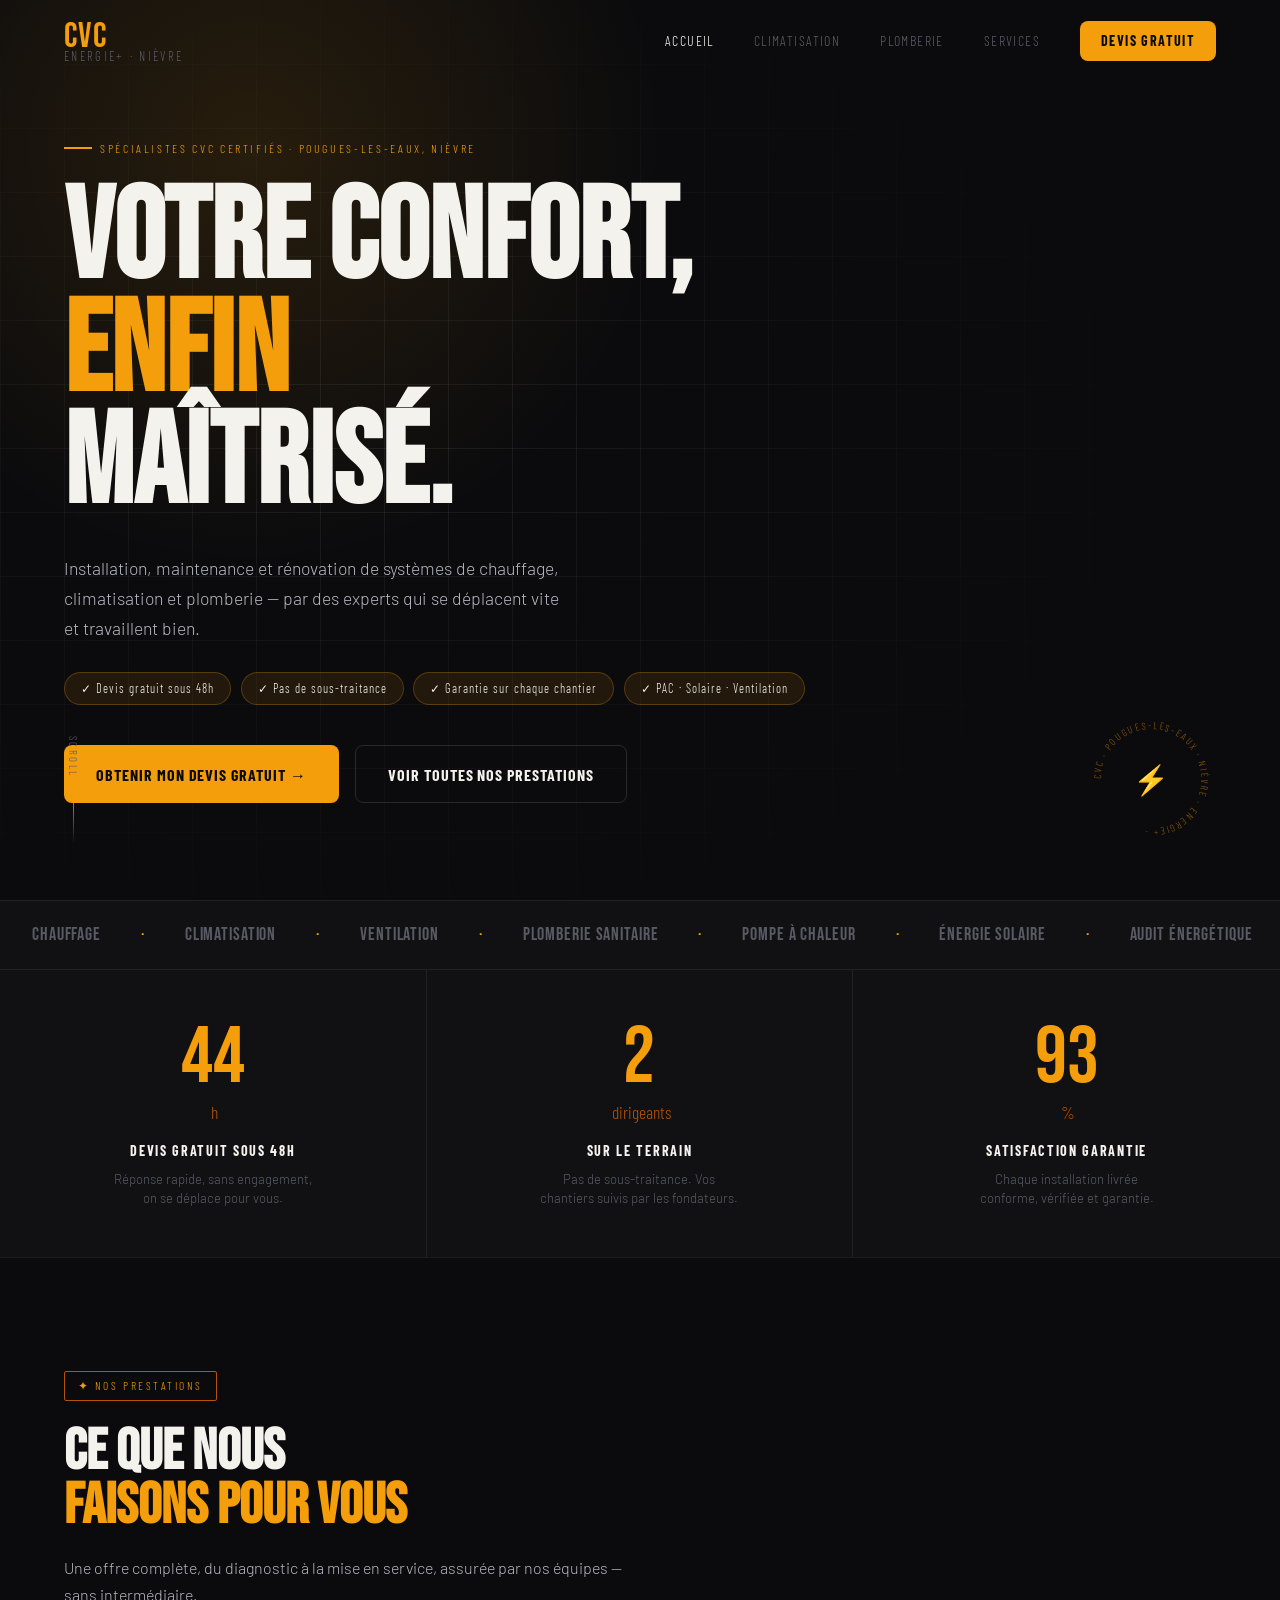
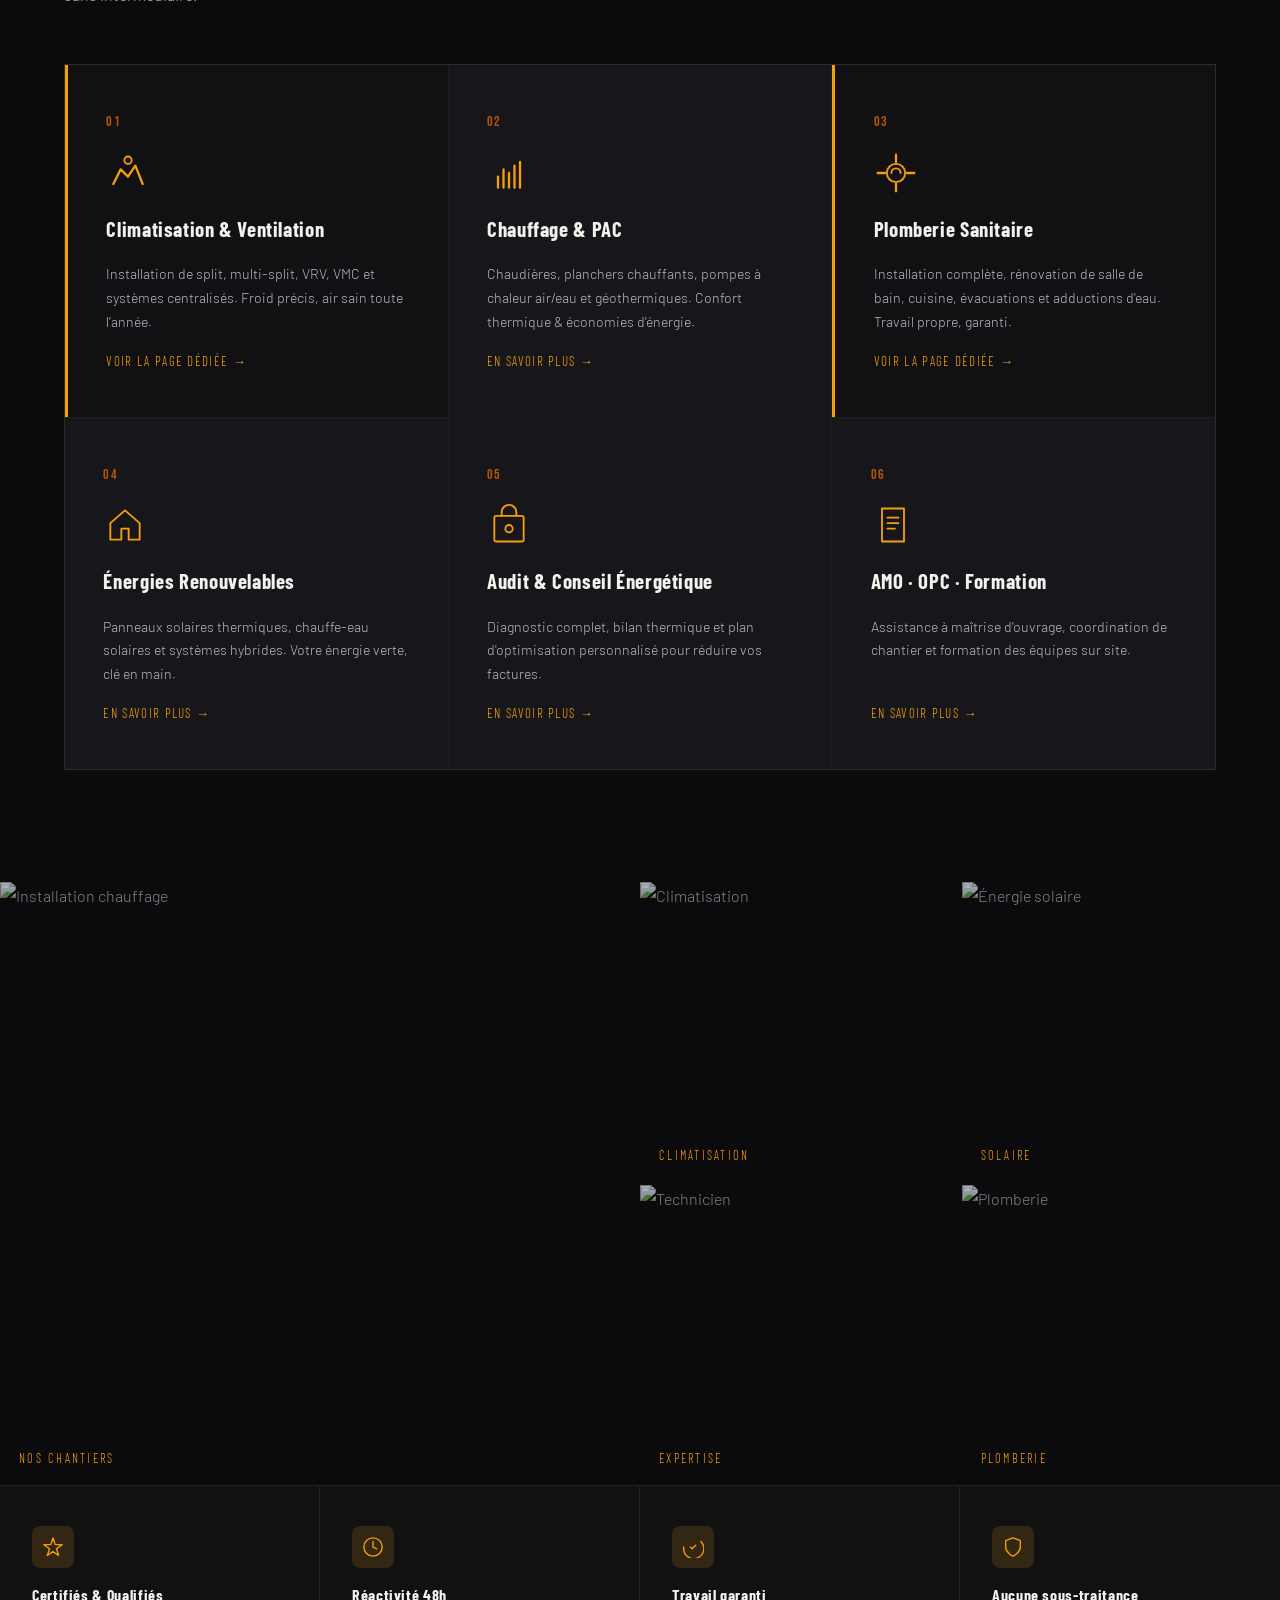
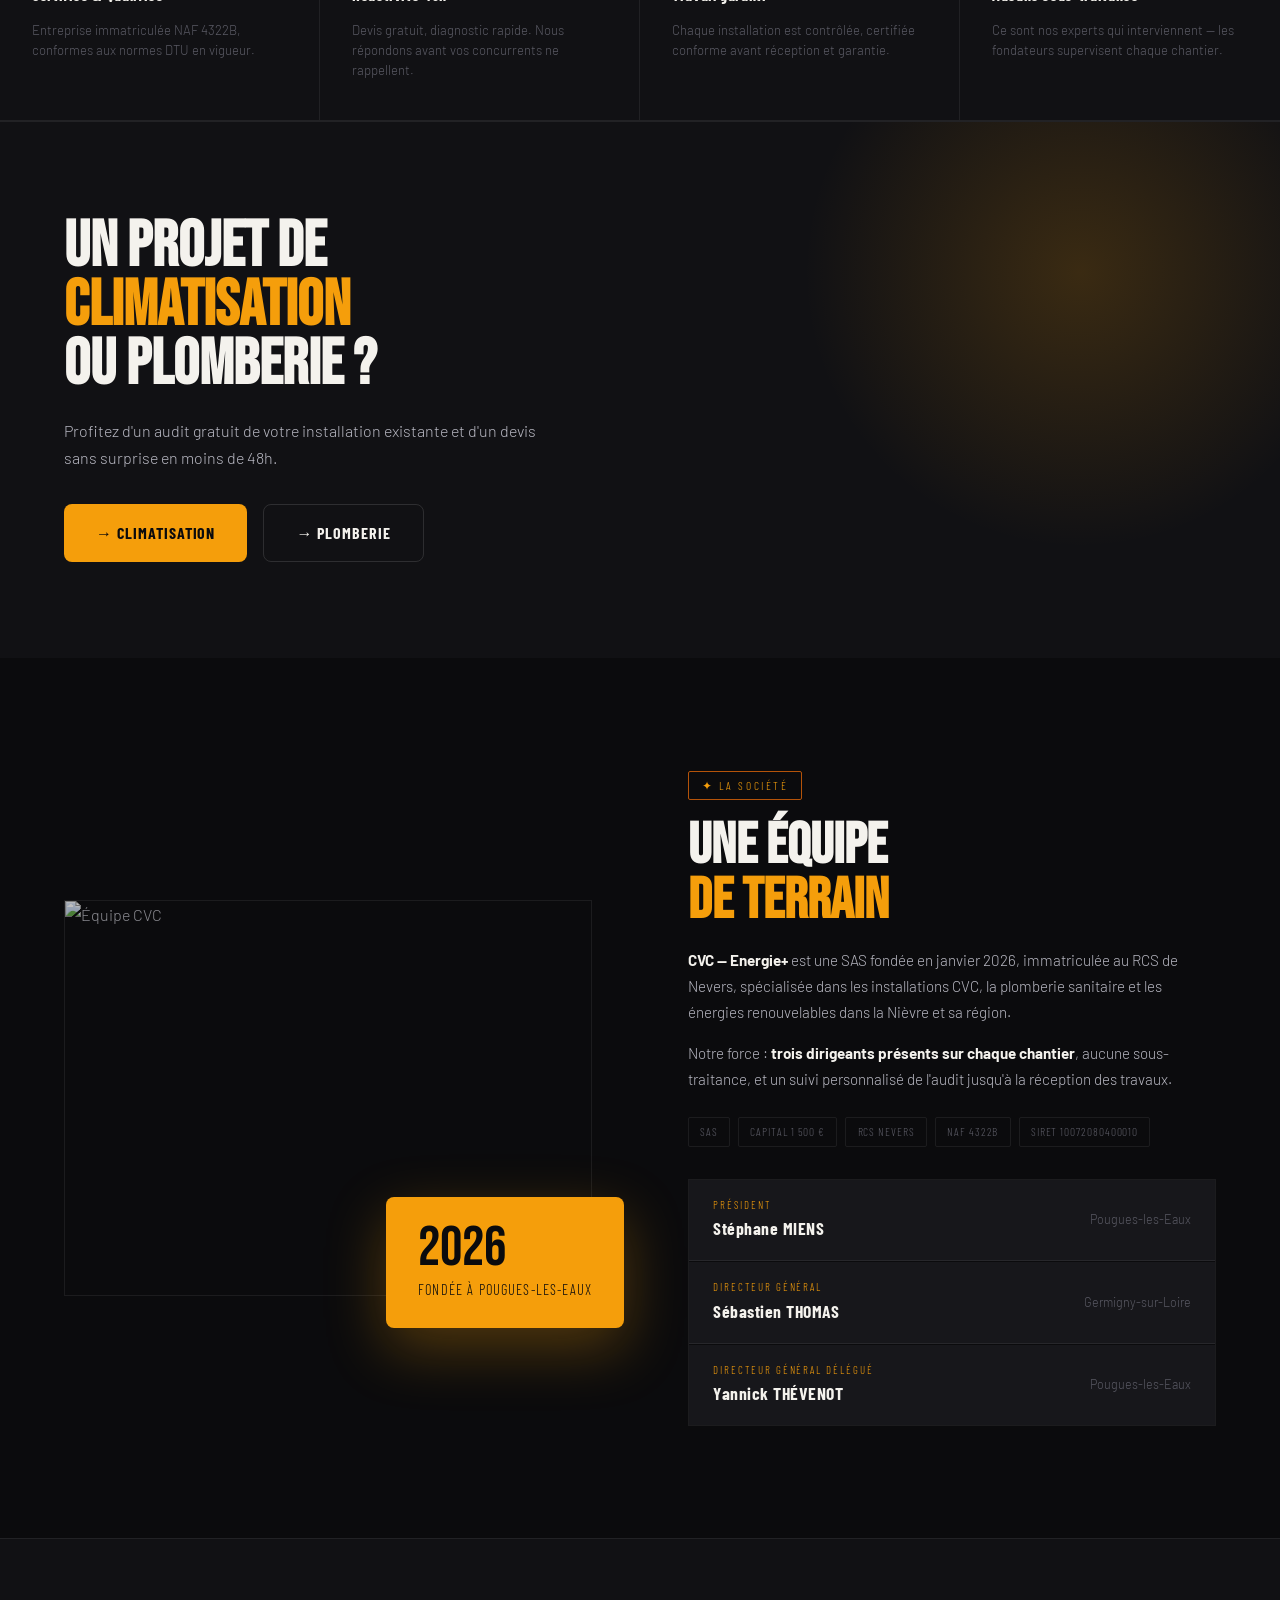
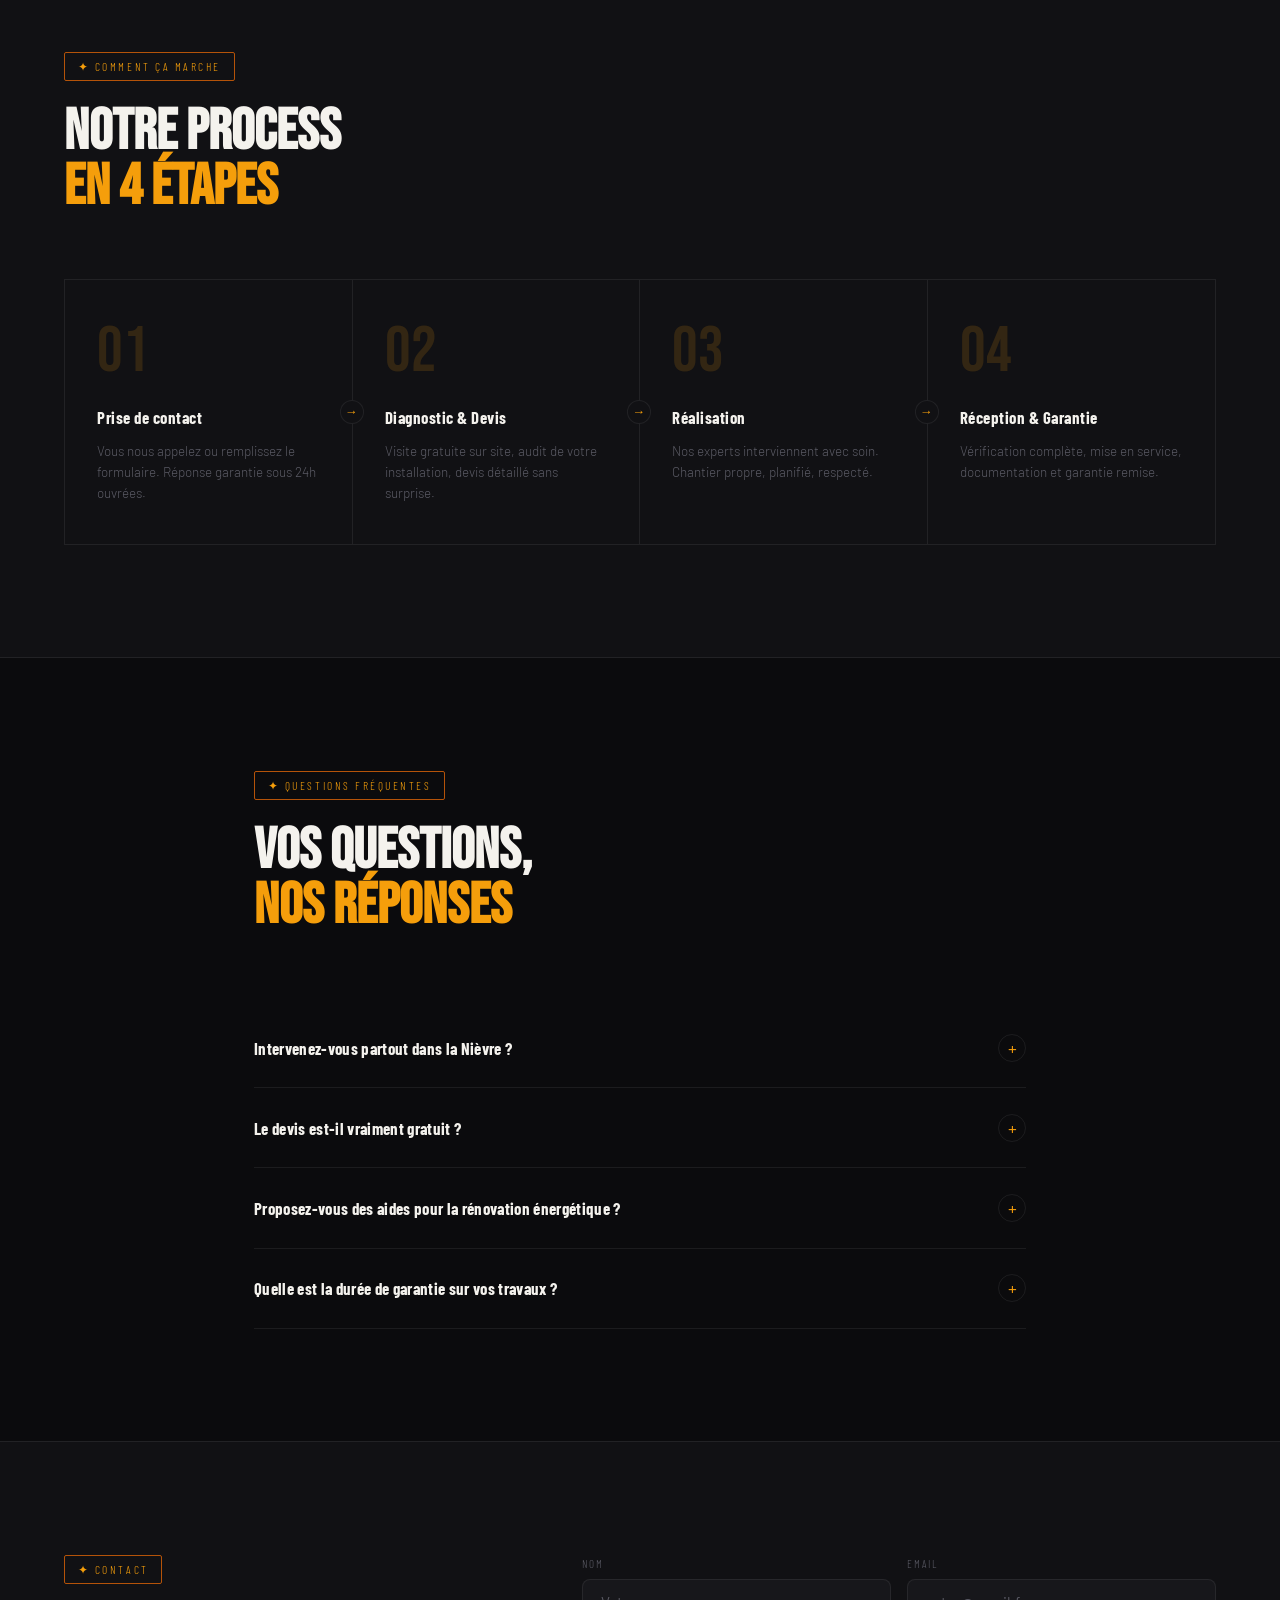
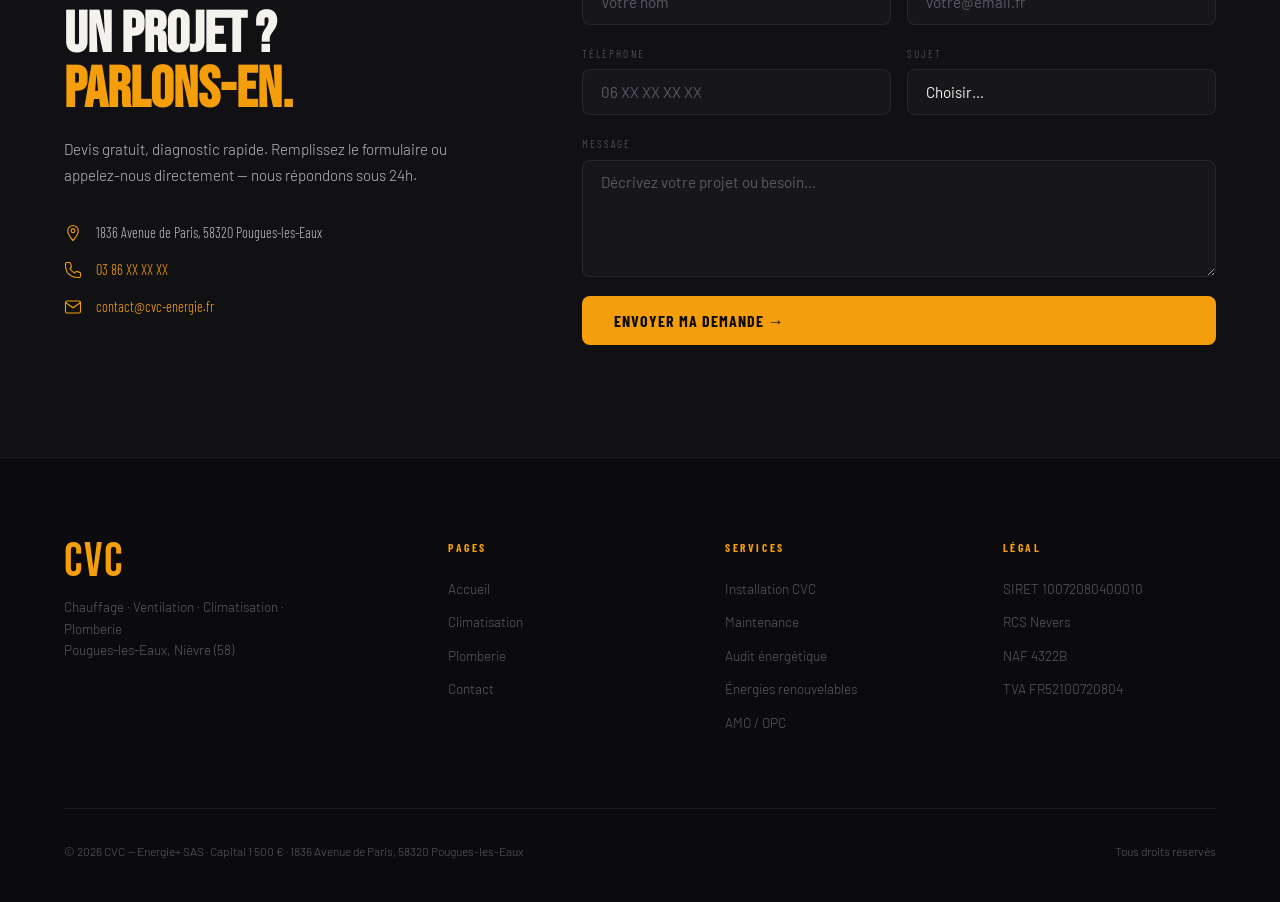
==== index.html @ b82454e4 "Premier commit — site CVC" ====
<!DOCTYPE html>
<html lang="fr">
<head>
<meta charset="UTF-8"/>
<meta name="viewport" content="width=device-width,initial-scale=1"/>
<title>CVC — Chauffage · Ventilation · Climatisation · Plomberie</title>
<link rel="stylesheet" href="style.css"/>
<link rel="preconnect" href="https://fonts.googleapis.com"/>
<link rel="preconnect" href="https://fonts.gstatic.com" crossorigin/>
<link href="https://fonts.googleapis.com/css2?family=Bebas+Neue&family=Barlow:wght@300;400;600&family=Barlow+Condensed:wght@400;700&display=swap" rel="stylesheet"/>
</head>
<body>

<!-- NAV -->
<header class="nav" id="nav">
  <a href="index.html" class="nav__logo">CVC <span>Energie+ · Nièvre</span></a>
  <nav class="nav__menu">
    <a href="index.html" class="active">Accueil</a>
    <a href="climatisation.html">Climatisation</a>
    <a href="plomberie.html">Plomberie</a>
    <a href="#services">Services</a>
    <a href="#contact" class="nav-cta">Devis gratuit</a>
  </nav>
  <button class="nav__burger" id="burger" aria-label="Menu"><span></span><span></span><span></span></button>
</header>

<!-- HERO -->
<section class="hero">
  <div class="hero__bg">
    <div class="hero__img" style="background-image:url('https://images.unsplash.com/photo-1621905251918-48416bd8575a?w=1800&q=80&fit=crop')"></div>
    <div class="hero__dim"></div>
    <div class="hero__grid-lines"></div>
    <div class="hero__glow-blob"></div>
  </div>
  <div class="hero__content">
    <p class="hero__badge-row">Spécialistes CVC certifiés · Pougues-les-Eaux, Nièvre</p>
    <h1 class="hero__h1">Votre confort,<br/><em>enfin</em><br/>maîtrisé.</h1>
    <p class="hero__sub">Installation, maintenance et rénovation de systèmes de chauffage, climatisation et plomberie — par des experts qui se déplacent vite et travaillent bien.</p>
    <div class="hero__pills">
      <span class="hero__pill">✓ Devis gratuit sous 48h</span>
      <span class="hero__pill">✓ Pas de sous-traitance</span>
      <span class="hero__pill">✓ Garantie sur chaque chantier</span>
      <span class="hero__pill">✓ PAC · Solaire · Ventilation</span>
    </div>
    <div class="hero__actions">
      <a href="#contact" class="btn btn-primary">Obtenir mon devis gratuit →</a>
      <a href="#services" class="btn btn-outline">Voir toutes nos prestations</a>
    </div>
  </div>
  <div class="hero__ring">
    <svg viewBox="0 0 130 130"><defs><path id="cp" d="M 65,65 m -50,0 a 50,50 0 1,1 100,0 a 50,50 0 1,1 -100,0"/></defs><text font-family="Barlow Condensed" font-size="10" fill="rgba(245,158,11,0.55)" letter-spacing="2"><textPath href="#cp">CVC · POUGUES-LES-EAUX · NIÈVRE · ENERGIE+ · </textPath></text></svg>
    <div class="hero__ring-icon">⚡</div>
  </div>
  <div class="hero__scroll-hint"><span>Scroll</span><div class="hero__scroll-line"></div></div>
</section>

<!-- TRUST BAR -->
<div class="trust-bar">
  <div class="trust-bar__track">
    <span>Chauffage</span><span class="sep">·</span>
    <span>Climatisation</span><span class="sep">·</span>
    <span>Ventilation</span><span class="sep">·</span>
    <span>Plomberie Sanitaire</span><span class="sep">·</span>
    <span>Pompe à Chaleur</span><span class="sep">·</span>
    <span>Énergie Solaire</span><span class="sep">·</span>
    <span>Audit Énergétique</span><span class="sep">·</span>
    <span>AMO</span><span class="sep">·</span>
    <span>Rénovation</span><span class="sep">·</span>
    <span>Formation</span><span class="sep">·</span>
    <span>Chauffage</span><span class="sep">·</span>
    <span>Climatisation</span><span class="sep">·</span>
    <span>Ventilation</span><span class="sep">·</span>
    <span>Plomberie Sanitaire</span><span class="sep">·</span>
    <span>Pompe à Chaleur</span><span class="sep">·</span>
    <span>Énergie Solaire</span><span class="sep">·</span>
    <span>Audit Énergétique</span><span class="sep">·</span>
    <span>AMO</span><span class="sep">·</span>
    <span>Rénovation</span><span class="sep">·</span>
    <span>Formation</span><span class="sep">·</span>
  </div>
</div>

<!-- STATS -->
<section class="stats">
  <div class="stat-item sr"><span class="stat-num" data-target="48">0</span><span class="stat-unit">h</span><p class="stat-label">Devis gratuit sous 48h</p><p class="stat-desc">Réponse rapide, sans engagement, on se déplace pour vous.</p></div>
  <div class="stat-item sr sr-d2"><span class="stat-num" data-target="3">0</span><span class="stat-unit"> dirigeants</span><p class="stat-label">Sur le terrain</p><p class="stat-desc">Pas de sous-traitance. Vos chantiers suivis par les fondateurs.</p></div>
  <div class="stat-item sr sr-d4"><span class="stat-num" data-target="100">0</span><span class="stat-unit">%</span><p class="stat-label">Satisfaction garantie</p><p class="stat-desc">Chaque installation livrée conforme, vérifiée et garantie.</p></div>
</section>

<!-- SERVICES -->
<section class="services-section" id="services">
  <div class="sr"><span class="tag">✦ Nos prestations</span></div>
  <h2 class="section-title sr sr-d1">Ce que nous<br/><em>faisons pour vous</em></h2>
  <p class="section-sub sr sr-d2">Une offre complète, du diagnostic à la mise en service, assurée par nos équipes — sans intermédiaire.</p>
  <div class="services-grid">
    <div class="service-card service-card--featured sr">
      <span class="service-card__num">01</span>
      <div class="service-card__ico"><svg viewBox="0 0 48 48" fill="none"><path d="M8 36l8-16 8 8 8-12 8 20" stroke="currentColor" stroke-width="2.5" stroke-linecap="round" stroke-linejoin="round"/><circle cx="24" cy="10" r="4" stroke="currentColor" stroke-width="2"/></svg></div>
      <h3>Climatisation & Ventilation</h3>
      <p>Installation de split, multi-split, VRV, VMC et systèmes centralisés. Froid précis, air sain toute l'année.</p>
      <a href="climatisation.html" class="service-card__link">Voir la page dédiée →</a>
    </div>
    <div class="service-card sr sr-d1">
      <span class="service-card__num">02</span>
      <div class="service-card__ico"><svg viewBox="0 0 48 48" fill="none"><path d="M12 40V28M18 40V20M24 40V24M30 40V16M36 40V12" stroke="currentColor" stroke-width="2.5" stroke-linecap="round"/></svg></div>
      <h3>Chauffage & PAC</h3>
      <p>Chaudières, planchers chauffants, pompes à chaleur air/eau et géothermiques. Confort thermique & économies d'énergie.</p>
      <span class="service-card__link">En savoir plus →</span>
    </div>
    <div class="service-card service-card--featured sr sr-d2">
      <span class="service-card__num">03</span>
      <div class="service-card__ico"><svg viewBox="0 0 48 48" fill="none"><path d="M24 4v8M24 36v8M4 24h8M36 24h8" stroke="currentColor" stroke-width="2.5" stroke-linecap="round"/><circle cx="24" cy="24" r="10" stroke="currentColor" stroke-width="2"/><path d="M19 24a5 5 0 0 1 10 0" stroke="currentColor" stroke-width="2" stroke-linecap="round"/></svg></div>
      <h3>Plomberie Sanitaire</h3>
      <p>Installation complète, rénovation de salle de bain, cuisine, évacuations et adductions d'eau. Travail propre, garanti.</p>
      <a href="plomberie.html" class="service-card__link">Voir la page dédiée →</a>
    </div>
    <div class="service-card sr sr-d1">
      <span class="service-card__num">04</span>
      <div class="service-card__ico"><svg viewBox="0 0 48 48" fill="none"><path d="M8 40V22l16-14 16 14v18H28V28H20v12H8z" stroke="currentColor" stroke-width="2" stroke-linejoin="round"/></svg></div>
      <h3>Énergies Renouvelables</h3>
      <p>Panneaux solaires thermiques, chauffe-eau solaires et systèmes hybrides. Votre énergie verte, clé en main.</p>
      <span class="service-card__link">En savoir plus →</span>
    </div>
    <div class="service-card sr sr-d2">
      <span class="service-card__num">05</span>
      <div class="service-card__ico"><svg viewBox="0 0 48 48" fill="none"><rect x="8" y="14" width="32" height="28" rx="2" stroke="currentColor" stroke-width="2"/><path d="M16 14V10a8 8 0 0 1 16 0v4" stroke="currentColor" stroke-width="2" stroke-linecap="round"/><circle cx="24" cy="28" r="4" stroke="currentColor" stroke-width="2"/></svg></div>
      <h3>Audit & Conseil Énergétique</h3>
      <p>Diagnostic complet, bilan thermique et plan d'optimisation personnalisé pour réduire vos factures.</p>
      <span class="service-card__link">En savoir plus →</span>
    </div>
    <div class="service-card sr sr-d3">
      <span class="service-card__num">06</span>
      <div class="service-card__ico"><svg viewBox="0 0 48 48" fill="none"><path d="M12 6h24v36H12z" stroke="currentColor" stroke-width="2" stroke-linejoin="round"/><path d="M18 16h12M18 22h12M18 28h8" stroke="currentColor" stroke-width="2" stroke-linecap="round"/></svg></div>
      <h3>AMO · OPC · Formation</h3>
      <p>Assistance à maîtrise d'ouvrage, coordination de chantier et formation des équipes sur site.</p>
      <span class="service-card__link">En savoir plus →</span>
    </div>
  </div>
</section>

<!-- MOSAIC PHOTOS -->
<section class="mosaic">
  <div class="mosaic__item sr">
    <img src="https://static.wixstatic.com/media/6d4785_eb1a16e2061d4c928a1b7733611d42f8~mv2.jpg/v1/fill/w_640,h_450,al_c,q_80,usm_0.66_1.00_0.01,enc_auto/6d4785_eb1a16e2061d4c928a1b7733611d42f8~mv2.jpg" alt="Installation chauffage" loading="lazy"/>
    <div class="mosaic__caption">Nos chantiers</div>
  </div>
  <div class="mosaic__item sr sr-d1">
    <img src="https://www.viessmann.fr/content/dam/public-brands/master/knowledge/infos-and-tips-on-purchase-/installing-air-conditioning-system/installing-air-conditioning-system-shutterstock-2304576721-BELL%20KA%20PANG-3-zu-2.jpg/_jcr_content/renditions/original./installing-air-conditioning-system-shutterstock-2304576721-BELL%20KA%20PANG-3-zu-2.jpg" alt="Climatisation" loading="lazy"/>
    <div class="mosaic__caption">Climatisation</div>
  </div>
  <div class="mosaic__item sr sr-d2">
    <img src="https://www.france-renouvelables.fr/wp-content/uploads/2024/12/fonctionnement-energie-solaire.webp" alt="Énergie solaire" loading="lazy"/>
    <div class="mosaic__caption">Solaire</div>
  </div>
  <div class="mosaic__item sr sr-d3">
    <img src="https://fim.fr/wp-content/uploads/2022/01/Design-sans-titre-93.png" alt="Technicien" loading="lazy"/>
    <div class="mosaic__caption">Expertise</div>
  </div>
  <div class="mosaic__item sr sr-d4">
    <img src="https://www.meilleurfrance.net/wp-content/uploads/2025/02/Les-10-meilleures-entreprises-de-plomberie-en-France-800x324.jpg" alt="Plomberie" loading="lazy"/>
    <div class="mosaic__caption">Plomberie</div>
  </div>
</section>

<!-- FEATURE STRIP -->
<section class="feature-strip">
  <div class="feature-item sr">
    <div class="feature-item__ico"><svg viewBox="0 0 24 24" fill="none"><path d="M12 2l2.4 7.4H22l-6.2 4.5 2.4 7.4L12 17l-6.2 4.3 2.4-7.4L2 9.4h7.6z" stroke="currentColor" stroke-width="1.5" stroke-linejoin="round"/></svg></div>
    <h4>Certifiés & Qualifiés</h4>
    <p>Entreprise immatriculée NAF 4322B, conformes aux normes DTU en vigueur.</p>
  </div>
  <div class="feature-item sr sr-d1">
    <div class="feature-item__ico"><svg viewBox="0 0 24 24" fill="none"><circle cx="12" cy="12" r="10" stroke="currentColor" stroke-width="1.5"/><path d="M12 6v6l4 2" stroke="currentColor" stroke-width="1.5" stroke-linecap="round"/></svg></div>
    <h4>Réactivité 48h</h4>
    <p>Devis gratuit, diagnostic rapide. Nous répondons avant vos concurrents ne rappellent.</p>
  </div>
  <div class="feature-item sr sr-d2">
    <div class="feature-item__ico"><svg viewBox="0 0 24 24" fill="none"><path d="M9 12l2 2 4-4" stroke="currentColor" stroke-width="1.5" stroke-linecap="round" stroke-linejoin="round"/><path d="M20.618 5.984A11 11 0 1 1 2 12" stroke="currentColor" stroke-width="1.5" stroke-linecap="round"/></svg></div>
    <h4>Travail garanti</h4>
    <p>Chaque installation est contrôlée, certifiée conforme avant réception et garantie.</p>
  </div>
  <div class="feature-item sr sr-d3">
    <div class="feature-item__ico"><svg viewBox="0 0 24 24" fill="none"><path d="M12 22s8-4 8-10V5l-8-3-8 3v7c0 6 8 10 8 10z" stroke="currentColor" stroke-width="1.5" stroke-linejoin="round"/></svg></div>
    <h4>Aucune sous-traitance</h4>
    <p>Ce sont nos experts qui interviennent — les fondateurs supervisent chaque chantier.</p>
  </div>
</section>

<!-- CTA BANNER -->
<section class="cta-banner sr">
  <div class="cta-banner__bg" style="background-image:url('https://images.unsplash.com/photo-1497435334941-8c899ee9e8e9?w=1600&q=80&fit=crop')"></div>
  <div class="cta-banner__glow"></div>
  <div class="cta-banner__inner">
    <h2>Un projet de<br/><em>climatisation</em><br/>ou plomberie ?</h2>
    <p>Profitez d'un audit gratuit de votre installation existante et d'un devis sans surprise en moins de 48h.</p>
    <div class="cta-banner__actions">
      <a href="climatisation.html" class="btn btn-primary">→ Climatisation</a>
      <a href="plomberie.html" class="btn btn-outline">→ Plomberie</a>
    </div>
  </div>
</section>

<!-- ABOUT -->
<section class="about-section" id="societe">
  <div class="about-visual sr">
    <div class="about-visual__img">
      <img src="https://www.bp-online.com/media/9f/02/a1/1694509117/Hybridhosen%20Team.jpg?ts=1745496155" alt="Équipe CVC" loading="lazy"/>
    </div>
    <div class="about-visual__card">
      <span class="about-visual__card-num">2026</span>
      <span class="about-visual__card-txt">Fondée à Pougues-les-Eaux</span>
    </div>
  </div>
  <div class="about-text sr sr-d2">
    <span class="tag">✦ La société</span>
    <h2 class="section-title">Une équipe<br/><em>de terrain</em></h2>
    <p><strong>CVC — Energie+</strong> est une SAS fondée en janvier 2026, immatriculée au RCS de Nevers, spécialisée dans les installations CVC, la plomberie sanitaire et les énergies renouvelables dans la Nièvre et sa région.</p>
    <p>Notre force : <strong>trois dirigeants présents sur chaque chantier</strong>, aucune sous-traitance, et un suivi personnalisé de l'audit jusqu'à la réception des travaux.</p>
    <div class="about-tags">
      <span>SAS</span><span>Capital 1 500 €</span><span>RCS Nevers</span><span>NAF 4322B</span><span>SIRET 10072080400010</span>
    </div>
    <div class="directors">
      <div class="director">
        <div><div class="director__role">Président</div><div class="director__name">Stéphane MIENS</div></div>
        <div class="director__loc">Pougues-les-Eaux</div>
      </div>
      <div class="director">
        <div><div class="director__role">Directeur Général</div><div class="director__name">Sébastien THOMAS</div></div>
        <div class="director__loc">Germigny-sur-Loire</div>
      </div>
      <div class="director">
        <div><div class="director__role">Directeur Général Délégué</div><div class="director__name">Yannick THÉVENOT</div></div>
        <div class="director__loc">Pougues-les-Eaux</div>
      </div>
    </div>
  </div>
</section>

<!-- PROCESS -->
<section class="process-section">
  <div class="process-inner">
    <div class="sr"><span class="tag">✦ Comment ça marche</span></div>
    <h2 class="section-title sr sr-d1">Notre process<br/><em>en 4 étapes</em></h2>
    <div class="process-grid">
      <div class="process-step sr">
        <span class="process-step__num">01</span>
        <h4>Prise de contact</h4>
        <p>Vous nous appelez ou remplissez le formulaire. Réponse garantie sous 24h ouvrées.</p>
        <div class="process-step__arrow">→</div>
      </div>
      <div class="process-step sr sr-d1">
        <span class="process-step__num">02</span>
        <h4>Diagnostic & Devis</h4>
        <p>Visite gratuite sur site, audit de votre installation, devis détaillé sans surprise.</p>
        <div class="process-step__arrow">→</div>
      </div>
      <div class="process-step sr sr-d2">
        <span class="process-step__num">03</span>
        <h4>Réalisation</h4>
        <p>Nos experts interviennent avec soin. Chantier propre, planifié, respecté.</p>
        <div class="process-step__arrow">→</div>
      </div>
      <div class="process-step sr sr-d3">
        <span class="process-step__num">04</span>
        <h4>Réception & Garantie</h4>
        <p>Vérification complète, mise en service, documentation et garantie remise.</p>
      </div>
    </div>
  </div>
</section>

<!-- FAQ -->
<section class="faq-section" id="faq">
  <div class="sr"><span class="tag">✦ Questions fréquentes</span></div>
  <h2 class="section-title sr sr-d1">Vos questions,<br/><em>nos réponses</em></h2>
  <br/><br/>
  <div class="faq-item sr">
    <button class="faq-btn"><span class="faq-btn__q">Intervenez-vous partout dans la Nièvre ?</span><span class="faq-btn__ico">+</span></button>
    <div class="faq-body"><p>Oui, nous intervenons sur l'ensemble du département de la Nièvre (58) et les communes environnantes. N'hésitez pas à nous contacter pour vérifier si votre localité est couverte.</p></div>
  </div>
  <div class="faq-item sr sr-d1">
    <button class="faq-btn"><span class="faq-btn__q">Le devis est-il vraiment gratuit ?</span><span class="faq-btn__ico">+</span></button>
    <div class="faq-body"><p>Absolument. La visite de diagnostic et l'établissement du devis sont entièrement gratuits et sans engagement de votre part.</p></div>
  </div>
  <div class="faq-item sr sr-d2">
    <button class="faq-btn"><span class="faq-btn__q">Proposez-vous des aides pour la rénovation énergétique ?</span><span class="faq-btn__ico">+</span></button>
    <div class="faq-body"><p>Oui, nous vous accompagnons dans le montage des dossiers MaPrimeRénov', CEE et autres aides de l'ANAH pour vos projets de pompe à chaleur, isolation et rénovation globale.</p></div>
  </div>
  <div class="faq-item sr sr-d3">
    <button class="faq-btn"><span class="faq-btn__q">Quelle est la durée de garantie sur vos travaux ?</span><span class="faq-btn__ico">+</span></button>
    <div class="faq-body"><p>Nos installations sont couvertes par la garantie décennale obligatoire ainsi qu'une garantie de parfait achèvement d'un an. Les équipements fournis bénéficient en outre des garanties constructeurs.</p></div>
  </div>
</section>

<!-- CONTACT -->
<section class="contact-section" id="contact">
  <div class="contact-inner">
    <div class="contact-info sr">
      <span class="tag">✦ Contact</span>
      <h2 class="section-title">Un projet ?<br/><em>Parlons-en.</em></h2>
      <p>Devis gratuit, diagnostic rapide. Remplissez le formulaire ou appelez-nous directement — nous répondons sous 24h.</p>
      <div class="contact-detail">
        <div class="contact-detail__item">
          <svg viewBox="0 0 24 24" fill="none"><path d="M12 2C8.13 2 5 5.13 5 9c0 5.25 7 13 7 13s7-7.75 7-13c0-3.87-3.13-7-7-7z" stroke="currentColor" stroke-width="1.5"/><circle cx="12" cy="9" r="2.5" stroke="currentColor" stroke-width="1.5"/></svg>
          <span>1836 Avenue de Paris, 58320 Pougues-les-Eaux</span>
        </div>
        <div class="contact-detail__item">
          <svg viewBox="0 0 24 24" fill="none"><path d="M22 16.92v3a2 2 0 0 1-2.18 2A19.79 19.79 0 0 1 4.7 15.7 19.43 19.43 0 0 1 2 4.18 2 2 0 0 1 3.96 2h3a2 2 0 0 1 2 1.72c.127.96.361 1.903.7 2.81a2 2 0 0 1-.45 2.11l-1.27 1.27a16 16 0 0 0 6 6l1.27-1.27a2 2 0 0 1 2.11-.45c.907.339 1.85.573 2.81.7A2 2 0 0 1 22 16.92z" stroke="currentColor" stroke-width="1.5" stroke-linejoin="round"/></svg>
          <a href="tel:+33300000000">03 86 XX XX XX</a>
        </div>
        <div class="contact-detail__item">
          <svg viewBox="0 0 24 24" fill="none"><path d="M4 4h16c1.1 0 2 .9 2 2v12c0 1.1-.9 2-2 2H4c-1.1 0-2-.9-2-2V6c0-1.1.9-2 2-2z" stroke="currentColor" stroke-width="1.5"/><path d="M22 6l-10 7L2 6" stroke="currentColor" stroke-width="1.5" stroke-linecap="round"/></svg>
          <a href="mailto:contact@cvc-energie.fr">contact@cvc-energie.fr</a>
        </div>
      </div>
    </div>
    <form class="form sr sr-d2" id="contactForm">
      <div class="form-row">
        <div class="form-group"><label>Nom</label><input type="text" name="name" placeholder="Votre nom" required/></div>
        <div class="form-group"><label>Email</label><input type="email" name="email" placeholder="votre@email.fr" required/></div>
      </div>
      <div class="form-row">
        <div class="form-group"><label>Téléphone</label><input type="tel" name="tel" placeholder="06 XX XX XX XX"/></div>
        <div class="form-group"><label>Sujet</label>
          <select name="subject">
            <option value="">Choisir…</option>
            <option>Installation Climatisation</option>
            <option>Plomberie / Sanitaire</option>
            <option>Chauffage / PAC</option>
            <option>Audit énergétique</option>
            <option>Énergies renouvelables</option>
            <option>AMO / OPC</option>
            <option>Autre</option>
          </select>
        </div>
      </div>
      <div class="form-group"><label>Message</label><textarea name="message" rows="5" placeholder="Décrivez votre projet ou besoin…" required></textarea></div>
      <button type="submit" class="btn btn-primary">Envoyer ma demande →</button>
      <p class="form__success" id="formSuccess">✓ Message envoyé ! Nous vous répondrons sous 24h.</p>
    </form>
  </div>
</section>

<!-- FOOTER -->
<footer class="footer">
  <div class="footer-top">
    <div class="footer-brand">
      <span class="footer-brand__logo">CVC</span>
      <p>Chauffage · Ventilation · Climatisation · Plomberie<br/>Pougues-les-Eaux, Nièvre (58)</p>
    </div>
    <div class="footer-col">
      <h5>Pages</h5>
      <a href="index.html">Accueil</a>
      <a href="climatisation.html">Climatisation</a>
      <a href="plomberie.html">Plomberie</a>
      <a href="#contact">Contact</a>
    </div>
    <div class="footer-col">
      <h5>Services</h5>
      <a href="#">Installation CVC</a>
      <a href="#">Maintenance</a>
      <a href="#">Audit énergétique</a>
      <a href="#">Énergies renouvelables</a>
      <a href="#">AMO / OPC</a>
    </div>
    <div class="footer-col">
      <h5>Légal</h5>
      <a href="#">SIRET 10072080400010</a>
      <a href="#">RCS Nevers</a>
      <a href="#">NAF 4322B</a>
      <a href="#">TVA FR52100720804</a>
    </div>
  </div>
  <div class="footer-bottom">
    <p>© 2026 CVC — Energie+ SAS · Capital 1 500 € · 1836 Avenue de Paris, 58320 Pougues-les-Eaux</p>
    <p>Tous droits réservés</p>
  </div>
</footer>

<script src="script.js"></script>
</body>
</html>
---- style.css ----
/* ============================================================
   CVC — Shared Stylesheet
   Thème : Industriel premium / Noir & Ambre
============================================================ */
:root {
  --bg:          #0b0b0d;
  --bg-2:        #111114;
  --bg-3:        #17171b;
  --amber:       #f59e0b;
  --amber-light: #fbbf24;
  --amber-dark:  #b45309;
  --amber-glow:  rgba(245,158,11,.15);
  --white:       #f4f2ed;
  --text:        #b8b8c2;
  --muted:       #5a5a64;
  --border:      rgba(255,255,255,.07);
  --border-2:    rgba(255,255,255,.12);
  --radius:      8px;
  --ease:        cubic-bezier(.4,0,.2,1);

  --font-title: 'Bebas Neue', sans-serif;
  --font-cond:  'Barlow Condensed', sans-serif;
  --font-body:  'Barlow', sans-serif;
}

*,*::before,*::after{box-sizing:border-box;margin:0;padding:0}
html{scroll-behavior:smooth}
body{background:var(--bg);color:var(--text);font-family:var(--font-body);font-weight:300;line-height:1.7;overflow-x:hidden}
a{color:inherit;text-decoration:none}
img{display:block;max-width:100%}
button{cursor:pointer;font-family:inherit}

::-webkit-scrollbar{width:3px}
::-webkit-scrollbar-track{background:var(--bg)}
::-webkit-scrollbar-thumb{background:var(--amber-dark);border-radius:2px}

/* ── UTILS ─────────────────────────────────── */
.tag{
  display:inline-flex;align-items:center;gap:.4rem;
  font-family:var(--font-cond);font-size:.72rem;letter-spacing:.22em;text-transform:uppercase;
  color:var(--amber);border:1px solid var(--amber-dark);
  padding:.25rem .8rem;border-radius:2px;margin-bottom:1.5rem;
}
h2.section-title{
  font-family:var(--font-title);
  font-size:clamp(2.6rem,4.5vw,4.5rem);
  color:var(--white);line-height:.95;margin-bottom:1.25rem;
}
h2.section-title em{color:var(--amber);font-style:normal}
.section-sub{font-size:1rem;color:var(--text);max-width:560px;line-height:1.7}

/* Buttons */
.btn{
  display:inline-flex;align-items:center;gap:.5rem;
  font-family:var(--font-cond);font-size:1rem;font-weight:700;
  letter-spacing:.06em;text-transform:uppercase;
  padding:.9rem 2rem;border-radius:var(--radius);
  border:none;transition:.3s var(--ease);white-space:nowrap;
}
.btn-primary{background:var(--amber);color:var(--bg)}
.btn-primary:hover{background:var(--amber-light);transform:translateY(-2px);box-shadow:0 10px 28px var(--amber-glow)}
.btn-outline{background:transparent;color:var(--white);border:1.5px solid var(--border-2)}
.btn-outline:hover{border-color:var(--amber);color:var(--amber)}
.btn-sm{padding:.6rem 1.4rem;font-size:.85rem}

/* Scroll reveal — éléments hors hero uniquement */
.sr{opacity:0;transform:translateY(32px);transition:opacity .75s var(--ease),transform .75s var(--ease)}
.sr.on{opacity:1;transform:none}
.sr-d1{transition-delay:.1s}.sr-d2{transition-delay:.2s}.sr-d3{transition-delay:.3s}.sr-d4{transition-delay:.4s}.sr-d5{transition-delay:.5s}

/* ── NAV ────────────────────────────────────── */
.nav{
  position:fixed;top:0;left:0;right:0;z-index:200;
  display:flex;align-items:center;justify-content:space-between;
  padding:1.2rem 5vw;
  transition:background .4s,backdrop-filter .4s,border-bottom .4s;
}
.nav.sticky{
  background:rgba(11,11,13,.94);backdrop-filter:blur(16px);
  border-bottom:1px solid var(--border);
}
.nav__logo{
  font-family:var(--font-title);font-size:2.2rem;color:var(--amber);
  letter-spacing:.04em;line-height:1;
}
.nav__logo span{
  font-family:var(--font-cond);font-size:.8rem;letter-spacing:.18em;
  text-transform:uppercase;color:var(--muted);display:block;margin-top:-4px;
}
.nav__menu{display:flex;align-items:center;gap:2.5rem}
.nav__menu a{
  font-family:var(--font-cond);font-size:.88rem;letter-spacing:.1em;
  text-transform:uppercase;color:var(--muted);transition:color .2s;
}
.nav__menu a:hover,.nav__menu a.active{color:var(--white)}
.nav__menu .nav-cta{
  background:var(--amber);color:var(--bg);
  padding:.5rem 1.3rem;border-radius:var(--radius);font-weight:700;
}
.nav__menu .nav-cta:hover{background:var(--amber-light);color:var(--bg)}
.nav__burger{display:none;flex-direction:column;gap:5px;background:none;border:none;padding:4px}
.nav__burger span{display:block;width:24px;height:2px;background:var(--white);border-radius:2px;transition:.3s var(--ease)}
.nav__burger.open span:nth-child(1){transform:rotate(45deg) translate(5px,5px)}
.nav__burger.open span:nth-child(2){opacity:0}
.nav__burger.open span:nth-child(3){transform:rotate(-45deg) translate(5px,-5px)}

/* ── HERO ────────────────────────────────────── */
.hero{
  min-height:100vh;display:flex;align-items:center;
  position:relative;overflow:hidden;padding:7rem 5vw 5rem;
}
.hero__bg{position:absolute;inset:0;z-index:0}
.hero__img{
  position:absolute;inset:0;
  background-size:cover;background-position:center;
}
.hero__dim{
  position:absolute;inset:0;
  background:linear-gradient(105deg,rgba(11,11,13,.95) 0%,rgba(11,11,13,.78) 55%,rgba(11,11,13,.45) 100%);
}
.hero__grid-lines{
  position:absolute;inset:0;
  background-image:linear-gradient(var(--border) 1px,transparent 1px),
                   linear-gradient(90deg,var(--border) 1px,transparent 1px);
  background-size:64px 64px;
  mask-image:radial-gradient(ellipse 90% 80% at 30% 50%,black 0%,transparent 70%);
}
.hero__glow-blob{
  position:absolute;width:900px;height:900px;border-radius:50%;
  background:radial-gradient(circle,rgba(245,158,11,.12) 0%,transparent 65%);
  top:-300px;left:-200px;pointer-events:none;
}
.hero__content{position:relative;z-index:1;max-width:760px}

/* CSS-only animations — no JS dependency */
.hero__badge-row{
  display:inline-flex;align-items:center;gap:.5rem;
  font-family:var(--font-cond);font-size:.75rem;letter-spacing:.22em;text-transform:uppercase;
  color:var(--amber);margin-bottom:1.6rem;
  animation:hFadeUp .7s var(--ease) .1s both;
}
.hero__badge-row::before{content:'';display:block;width:28px;height:1.5px;background:var(--amber)}
.hero__h1{
  font-family:var(--font-title);
  font-size:clamp(4.5rem,10vw,10rem);
  line-height:.88;color:var(--white);
  margin-bottom:2rem;
  animation:hFadeUp .8s var(--ease) .25s both;
}
.hero__h1 em{color:var(--amber);font-style:normal}
.hero__sub{
  font-size:1.1rem;color:var(--text);max-width:500px;
  margin-bottom:1.8rem;line-height:1.7;
  animation:hFadeUp .8s var(--ease) .4s both;
}
.hero__pills{
  display:flex;flex-wrap:wrap;gap:.6rem;
  margin-bottom:2.5rem;
  animation:hFadeUp .8s var(--ease) .5s both;
}
.hero__pill{
  font-family:var(--font-cond);font-size:.78rem;letter-spacing:.08em;
  color:var(--white);background:rgba(245,158,11,.1);
  border:1px solid rgba(245,158,11,.25);
  padding:.3rem 1rem;border-radius:100px;
}
.hero__actions{
  display:flex;gap:1rem;flex-wrap:wrap;
  animation:hFadeUp .8s var(--ease) .6s both;
}
@keyframes hFadeUp{
  from{opacity:0;transform:translateY(24px)}
  to{opacity:1;transform:none}
}

/* Hero badge ring */
.hero__ring{
  position:absolute;bottom:3.5rem;right:5vw;
  width:130px;height:130px;z-index:1;
  animation:spin 20s linear infinite;
}
.hero__ring svg{position:absolute;inset:0;overflow:visible}
.hero__ring-icon{
  position:absolute;inset:0;display:flex;align-items:center;justify-content:center;
  font-size:1.8rem;animation:spinR 20s linear infinite;
}
@keyframes spin{to{transform:rotate(360deg)}}
@keyframes spinR{to{transform:rotate(-360deg)}}

.hero__scroll-hint{
  position:absolute;bottom:3.5rem;left:5vw;
  display:flex;align-items:center;gap:.9rem;z-index:1;
  font-family:var(--font-cond);font-size:.68rem;letter-spacing:.22em;text-transform:uppercase;
  color:var(--muted);writing-mode:vertical-lr;
}
.hero__scroll-line{
  width:1px;height:52px;
  background:linear-gradient(to bottom,var(--amber),transparent);
  animation:pulse 2s ease-in-out infinite;
}
@keyframes pulse{0%,100%{opacity:1;transform:scaleY(1)}50%{opacity:.4;transform:scaleY(.5)}}

/* ── TRUST BAR ───────────────────────────────── */
.trust-bar{
  background:var(--bg-2);
  border-top:1px solid var(--border);border-bottom:1px solid var(--border);
  padding:0;overflow:hidden;
}
.trust-bar__track{
  display:flex;white-space:nowrap;
  animation:ticker 30s linear infinite;
  width:max-content;
}
.trust-bar__track span{
  font-family:var(--font-title);font-size:1.1rem;
  color:var(--muted);letter-spacing:.05em;
  padding:1.2rem 2rem;display:inline-block;
}
.trust-bar__track .sep{color:var(--amber);padding:1.2rem .5rem}
@keyframes ticker{from{transform:translateX(0)}to{transform:translateX(-50%)}}

/* ── STATS ───────────────────────────────────── */
.stats{
  display:grid;grid-template-columns:repeat(3,1fr);
  border-bottom:1px solid var(--border);
}
.stat-item{
  padding:3rem 2rem;text-align:center;
  border-right:1px solid var(--border);
  background:var(--bg-2);
}
.stat-item:last-child{border-right:none}
.stat-num{
  font-family:var(--font-title);font-size:5rem;
  color:var(--amber);line-height:1;display:block;
}
.stat-unit{
  font-family:var(--font-cond);font-size:1.1rem;
  color:var(--amber-dark);margin-left:.2rem;
}
.stat-label{
  font-family:var(--font-cond);font-size:.88rem;font-weight:700;
  letter-spacing:.12em;text-transform:uppercase;
  color:var(--white);margin-top:.7rem;margin-bottom:.4rem;
}
.stat-desc{font-size:.82rem;color:var(--muted);line-height:1.5;max-width:200px;margin:0 auto}

/* ── SERVICES GRID ───────────────────────────── */
.services-section{padding:7rem 5vw;max-width:1400px;margin:0 auto}
.services-grid{
  display:grid;grid-template-columns:repeat(3,1fr);
  margin-top:3.5rem;
  border:1px solid var(--border);
  gap:1px;background:var(--border);
}
.service-card{
  background:var(--bg-3);padding:2.8rem 2.4rem;
  display:flex;flex-direction:column;gap:1rem;
  position:relative;overflow:hidden;transition:background .35s;
}
.service-card::before{
  content:'';position:absolute;inset:0;
  background:var(--amber-glow);opacity:0;transition:opacity .35s;
}
.service-card:hover{background:#1b1b1f}
.service-card:hover::before{opacity:1}
.service-card--featured{background:var(--bg-2);border-left:3px solid var(--amber)}
.service-card__num{
  font-family:var(--font-title);font-size:.9rem;letter-spacing:.1em;
  color:var(--amber-dark);
}
.service-card__ico{width:44px;height:44px;color:var(--amber);position:relative;z-index:1}
.service-card h3{
  font-family:var(--font-cond);font-size:1.3rem;font-weight:700;
  color:var(--white);letter-spacing:.03em;position:relative;z-index:1;
}
.service-card p{font-size:.88rem;color:var(--text);flex:1;position:relative;z-index:1}
.service-card__link{
  display:inline-flex;align-items:center;gap:.4rem;
  font-family:var(--font-cond);font-size:.82rem;letter-spacing:.1em;
  text-transform:uppercase;color:var(--amber);
  transition:gap .25s;position:relative;z-index:1;
}
.service-card:hover .service-card__link{gap:.8rem}

/* ── PHOTO MOSAIC ────────────────────────────── */
.mosaic{display:grid;grid-template-columns:2fr 1fr 1fr;grid-template-rows:300px 300px;gap:3px}
.mosaic__item{overflow:hidden;position:relative}
.mosaic__item:first-child{grid-row:span 2}
.mosaic__item img{width:100%;height:100%;object-fit:cover;transition:transform .6s var(--ease),filter .6s;filter:brightness(.7) saturate(.8)}
.mosaic__item:hover img{transform:scale(1.06);filter:brightness(.88) saturate(1)}
.mosaic__item::after{
  content:'';position:absolute;inset:0;
  background:linear-gradient(to top,rgba(11,11,13,.8) 0%,transparent 55%);pointer-events:none;
}
.mosaic__caption{
  position:absolute;bottom:1rem;left:1.2rem;z-index:1;
  font-family:var(--font-cond);font-size:.78rem;letter-spacing:.18em;
  text-transform:uppercase;color:var(--amber);
}

/* ── FEATURE STRIP ───────────────────────────── */
.feature-strip{
  display:grid;grid-template-columns:repeat(4,1fr);
  border-top:1px solid var(--border);border-bottom:1px solid var(--border);
  background:var(--bg-2);
}
.feature-item{
  padding:2.5rem 2rem;border-right:1px solid var(--border);
  display:flex;flex-direction:column;gap:.8rem;
  transition:background .3s;
}
.feature-item:last-child{border-right:none}
.feature-item:hover{background:var(--bg-3)}
.feature-item__ico{
  width:42px;height:42px;background:var(--amber-glow);
  border-radius:8px;display:flex;align-items:center;justify-content:center;
  color:var(--amber);flex-shrink:0;
}
.feature-item__ico svg{width:22px;height:22px}
.feature-item h4{
  font-family:var(--font-cond);font-size:1rem;font-weight:700;
  color:var(--white);letter-spacing:.04em;
}
.feature-item p{font-size:.82rem;color:var(--muted);line-height:1.5}

/* ── CTA BANNER ──────────────────────────────── */
.cta-banner{
  position:relative;overflow:hidden;padding:6rem 5vw;
  background:var(--bg-2);border-top:1px solid var(--border);
}
.cta-banner__bg{
  position:absolute;inset:0;
  background-size:cover;background-position:center;
  filter:brightness(.25) saturate(.5);
}
.cta-banner__glow{
  position:absolute;top:-150px;right:-100px;
  width:600px;height:600px;border-radius:50%;
  background:radial-gradient(circle,rgba(245,158,11,.18) 0%,transparent 65%);pointer-events:none;
}
.cta-banner__inner{position:relative;z-index:1;max-width:700px}
.cta-banner h2{
  font-family:var(--font-title);
  font-size:clamp(2.8rem,5vw,5.5rem);
  color:var(--white);line-height:.92;margin-bottom:1.4rem;
}
.cta-banner h2 em{color:var(--amber);font-style:normal}
.cta-banner p{font-size:1rem;color:var(--text);margin-bottom:2rem;max-width:500px}
.cta-banner__actions{display:flex;gap:1rem;flex-wrap:wrap}

/* ── ABOUT ────────────────────────────────────── */
.about-section{
  padding:7rem 5vw;max-width:1400px;margin:0 auto;
  display:grid;grid-template-columns:1fr 1fr;gap:6rem;align-items:center;
}
.about-visual{position:relative}
.about-visual__img{
  aspect-ratio:4/3;overflow:hidden;border:1px solid var(--border);
}
.about-visual__img img{width:100%;height:100%;object-fit:cover;filter:brightness(.75) saturate(.8)}
.about-visual__card{
  position:absolute;bottom:-2rem;right:-2rem;
  background:var(--amber);color:var(--bg);
  padding:1.5rem 2rem;border-radius:var(--radius);
  font-family:var(--font-title);
  box-shadow:0 20px 60px rgba(245,158,11,.3);
}
.about-visual__card-num{font-size:3.5rem;line-height:1;display:block}
.about-visual__card-txt{font-family:var(--font-cond);font-size:.9rem;letter-spacing:.08em;text-transform:uppercase}
.about-text .tag{margin-bottom:1.2rem}
.about-text h2{margin-bottom:1.2rem}
.about-text p{font-size:.95rem;margin-bottom:1rem;color:var(--text)}
.about-text strong{color:var(--white)}
.about-tags{display:flex;flex-wrap:wrap;gap:.5rem;margin-top:1.5rem}
.about-tags span{
  font-family:var(--font-cond);font-size:.72rem;letter-spacing:.08em;text-transform:uppercase;
  color:var(--muted);border:1px solid var(--border);padding:.25rem .7rem;border-radius:2px;
}
.directors{margin-top:2rem;display:flex;flex-direction:column;gap:1px;border:1px solid var(--border)}
.director{
  background:var(--bg-3);padding:1rem 1.5rem;
  display:flex;align-items:center;justify-content:space-between;
  border-bottom:1px solid var(--border);transition:background .2s;
}
.director:last-child{border-bottom:none}
.director:hover{background:var(--bg-2)}
.director__role{
  font-family:var(--font-cond);font-size:.68rem;letter-spacing:.18em;
  text-transform:uppercase;color:var(--amber);
}
.director__name{font-family:var(--font-cond);font-size:1.1rem;font-weight:700;color:var(--white);letter-spacing:.03em}
.director__loc{font-size:.78rem;color:var(--muted)}

/* ── FAQ ──────────────────────────────────────── */
.faq-section{padding:7rem 5vw;max-width:900px;margin:0 auto}
.faq-item{border-bottom:1px solid var(--border)}
.faq-btn{
  width:100%;background:none;border:none;
  display:flex;align-items:center;justify-content:space-between;
  padding:1.6rem 0;gap:1rem;text-align:left;
}
.faq-btn__q{
  font-family:var(--font-cond);font-size:1.05rem;font-weight:700;
  color:var(--white);letter-spacing:.02em;
}
.faq-btn__ico{
  flex-shrink:0;width:28px;height:28px;
  border-radius:50%;border:1px solid var(--border);
  display:flex;align-items:center;justify-content:center;
  color:var(--amber);transition:transform .3s,background .3s;font-size:1.1rem;
}
.faq-item.open .faq-btn__ico{transform:rotate(45deg);background:var(--amber);color:var(--bg)}
.faq-body{
  max-height:0;overflow:hidden;
  transition:max-height .45s var(--ease),padding .45s;
}
.faq-item.open .faq-body{max-height:400px;padding-bottom:1.5rem}
.faq-body p{font-size:.92rem;color:var(--text);line-height:1.7}

/* ── CONTACT ──────────────────────────────────── */
.contact-section{
  padding:7rem 5vw;
  background:var(--bg-2);border-top:1px solid var(--border);
}
.contact-inner{
  max-width:1200px;margin:0 auto;
  display:grid;grid-template-columns:1fr 1.5fr;gap:6rem;align-items:start;
}
.contact-info h2{margin-bottom:1.2rem}
.contact-info p{font-size:.95rem;color:var(--text);margin-bottom:2rem}
.contact-detail{display:flex;flex-direction:column;gap:.8rem}
.contact-detail__item{
  display:flex;align-items:center;gap:.9rem;
  font-family:var(--font-cond);font-size:.9rem;color:var(--text);
}
.contact-detail__item svg{width:18px;height:18px;color:var(--amber);flex-shrink:0}
.contact-detail__item a{color:var(--amber);transition:opacity .2s}
.contact-detail__item a:hover{opacity:.7}

/* Form */
.form{display:flex;flex-direction:column;gap:1.2rem}
.form-row{display:grid;grid-template-columns:1fr 1fr;gap:1rem}
.form-group{display:flex;flex-direction:column;gap:.4rem}
.form-group label{
  font-family:var(--font-cond);font-size:.7rem;
  letter-spacing:.18em;text-transform:uppercase;color:var(--muted);
}
.form-group input,.form-group select,.form-group textarea{
  background:var(--bg-3);border:1px solid var(--border);
  border-radius:var(--radius);color:var(--white);
  font-family:var(--font-body);font-size:.95rem;
  padding:.8rem 1.1rem;outline:none;resize:vertical;
  appearance:none;transition:border-color .2s,box-shadow .2s;
}
.form-group input:focus,.form-group select:focus,.form-group textarea:focus{
  border-color:var(--amber);box-shadow:0 0 0 3px var(--amber-glow);
}
.form-group input::placeholder,.form-group textarea::placeholder{color:var(--muted)}
.form-group select option{background:var(--bg-3)}
.form__success{
  display:none;text-align:center;color:var(--amber);
  font-family:var(--font-cond);font-size:.9rem;letter-spacing:.05em;
  padding:.8rem 1rem;border:1px solid var(--amber-dark);border-radius:var(--radius);
}
.form__success.show{display:block}

/* ── FOOTER ───────────────────────────────────── */
.footer{background:var(--bg);border-top:1px solid var(--border);padding:5rem 5vw 2.5rem}
.footer-top{
  display:grid;grid-template-columns:1.5fr 1fr 1fr 1fr;
  gap:4rem;padding-bottom:4rem;border-bottom:1px solid var(--border);
  margin-bottom:2rem;
}
.footer-brand__logo{
  font-family:var(--font-title);font-size:3rem;
  color:var(--amber);letter-spacing:.04em;line-height:1;
  display:block;margin-bottom:.6rem;
}
.footer-brand p{font-size:.85rem;color:var(--muted);max-width:260px;line-height:1.6}
.footer-col h5{
  font-family:var(--font-cond);font-size:.72rem;
  letter-spacing:.22em;text-transform:uppercase;
  color:var(--amber);margin-bottom:1.2rem;
}
.footer-col a{
  display:block;font-size:.85rem;color:var(--muted);
  margin-bottom:.65rem;transition:color .2s;
}
.footer-col a:hover{color:var(--white)}
.footer-bottom{display:flex;justify-content:space-between;align-items:center;flex-wrap:wrap;gap:1rem}
.footer-bottom p{font-size:.75rem;color:var(--muted)}

/* ── PAGE HERO (inner pages) ─────────────────── */
.page-hero{
  padding:9rem 5vw 5rem;position:relative;overflow:hidden;
  border-bottom:1px solid var(--border);
  background:var(--bg-2);
}
.page-hero__img{
  position:absolute;inset:0;background-size:cover;background-position:center;
  filter:brightness(.18) saturate(.5);
}
.page-hero__inner{position:relative;z-index:1;max-width:800px}
.page-hero__breadcrumb{
  display:flex;align-items:center;gap:.5rem;
  font-family:var(--font-cond);font-size:.75rem;letter-spacing:.15em;text-transform:uppercase;
  color:var(--muted);margin-bottom:1.5rem;
}
.page-hero__breadcrumb a{color:var(--amber);transition:opacity .2s}
.page-hero__breadcrumb a:hover{opacity:.7}
.page-hero__breadcrumb span{color:var(--border)}
.page-hero h1{
  font-family:var(--font-title);
  font-size:clamp(3.5rem,7vw,8rem);
  color:var(--white);line-height:.9;margin-bottom:1.5rem;
}
.page-hero h1 em{color:var(--amber);font-style:normal}
.page-hero__sub{font-size:1.1rem;color:var(--text);max-width:560px;margin-bottom:2rem;line-height:1.7}

/* ── PROMO CARDS (inner page) ────────────────── */
.promo-grid{
  display:grid;grid-template-columns:repeat(2,1fr);
  gap:1.5rem;padding:7rem 5vw;max-width:1400px;margin:0 auto;
}
.promo-card{
  background:var(--bg-3);border:1px solid var(--border);
  border-radius:var(--radius);overflow:hidden;
  transition:transform .35s,border-color .35s,box-shadow .35s;
}
.promo-card:hover{transform:translateY(-4px);border-color:var(--amber-dark);box-shadow:0 20px 60px rgba(0,0,0,.4)}
.promo-card__img{aspect-ratio:16/9;overflow:hidden}
.promo-card__img img{width:100%;height:100%;object-fit:cover;transition:transform .6s;filter:brightness(.8) saturate(.9)}
.promo-card:hover .promo-card__img img{transform:scale(1.06)}
.promo-card__body{padding:2rem}
.promo-card__tag{
  font-family:var(--font-cond);font-size:.7rem;letter-spacing:.2em;text-transform:uppercase;
  color:var(--amber);background:var(--amber-glow);
  border:1px solid var(--amber-dark);
  padding:.2rem .7rem;border-radius:2px;margin-bottom:1rem;display:inline-block;
}
.promo-card__body h3{
  font-family:var(--font-cond);font-size:1.35rem;font-weight:700;
  color:var(--white);letter-spacing:.02em;margin-bottom:.7rem;
}
.promo-card__body p{font-size:.88rem;color:var(--text);line-height:1.65;margin-bottom:1.5rem}
.promo-card__body .btn{font-size:.82rem;padding:.6rem 1.4rem}

/* ── PROCESS STEPS ───────────────────────────── */
.process-section{
  padding:7rem 5vw;background:var(--bg-2);
  border-top:1px solid var(--border);border-bottom:1px solid var(--border);
}
.process-inner{max-width:1200px;margin:0 auto}
.process-grid{
  display:grid;grid-template-columns:repeat(4,1fr);
  gap:0;margin-top:4rem;
  border:1px solid var(--border);
}
.process-step{
  padding:2.5rem 2rem;border-right:1px solid var(--border);
  position:relative;transition:background .3s;
}
.process-step:last-child{border-right:none}
.process-step:hover{background:var(--bg-3)}
.process-step__num{
  font-family:var(--font-title);font-size:4rem;
  color:rgba(245,158,11,.15);line-height:1;margin-bottom:1.2rem;
  display:block;
}
.process-step h4{
  font-family:var(--font-cond);font-size:1.05rem;font-weight:700;
  color:var(--white);margin-bottom:.6rem;letter-spacing:.03em;
}
.process-step p{font-size:.84rem;color:var(--muted);line-height:1.55}
.process-step__arrow{
  position:absolute;top:50%;right:-12px;
  transform:translateY(-50%);
  background:var(--bg-2);border:1px solid var(--border);
  width:24px;height:24px;border-radius:50%;
  display:flex;align-items:center;justify-content:center;
  color:var(--amber);font-size:.8rem;z-index:1;
}
.process-step:last-child .process-step__arrow{display:none}

/* ── RESPONSIVE ───────────────────────────────── */
@media(max-width:1100px){
  .services-grid{grid-template-columns:repeat(2,1fr)}
  .feature-strip{grid-template-columns:repeat(2,1fr)}
  .process-grid{grid-template-columns:repeat(2,1fr)}
  .footer-top{grid-template-columns:1fr 1fr;gap:2.5rem}
  .about-section{grid-template-columns:1fr;gap:4rem}
  .about-visual__card{right:0;bottom:-1.5rem}
  .contact-inner{grid-template-columns:1fr;gap:3rem}
}
@media(max-width:768px){
  .nav__menu{display:none}
  .nav__menu.open{
    display:flex;flex-direction:column;
    position:fixed;inset:0;background:rgba(11,11,13,.97);
    align-items:center;justify-content:center;gap:1.8rem;z-index:190;
  }
  .nav__menu.open a{font-size:1.4rem;color:var(--white)}
  .nav__burger{display:flex;z-index:200}
  .hero__h1{font-size:3.8rem}
  .hero__ring{display:none}
  .hero__scroll-hint{display:none}
  .stats{grid-template-columns:1fr}
  .stat-item{border-right:none;border-bottom:1px solid var(--border)}
  .services-grid{grid-template-columns:1fr}
  .mosaic{grid-template-columns:1fr 1fr;grid-template-rows:auto}
  .mosaic__item:first-child{grid-row:auto;grid-column:span 2}
  .feature-strip{grid-template-columns:1fr 1fr}
  .promo-grid{grid-template-columns:1fr}
  .process-grid{grid-template-columns:1fr 1fr}
  .footer-top{grid-template-columns:1fr;gap:2rem}
  .footer-bottom{flex-direction:column;align-items:flex-start}
  .form-row{grid-template-columns:1fr}
}
@media(max-width:480px){
  .hero{padding:7rem 1.5rem 5rem}
  .services-section,.about-section,.promo-grid,.process-section,.faq-section,.contact-section{padding-left:1.5rem;padding-right:1.5rem}
  .process-grid{grid-template-columns:1fr}
  .feature-strip{grid-template-columns:1fr}
  .mosaic{grid-template-columns:1fr}
  .mosaic__item:first-child{grid-column:auto}
}
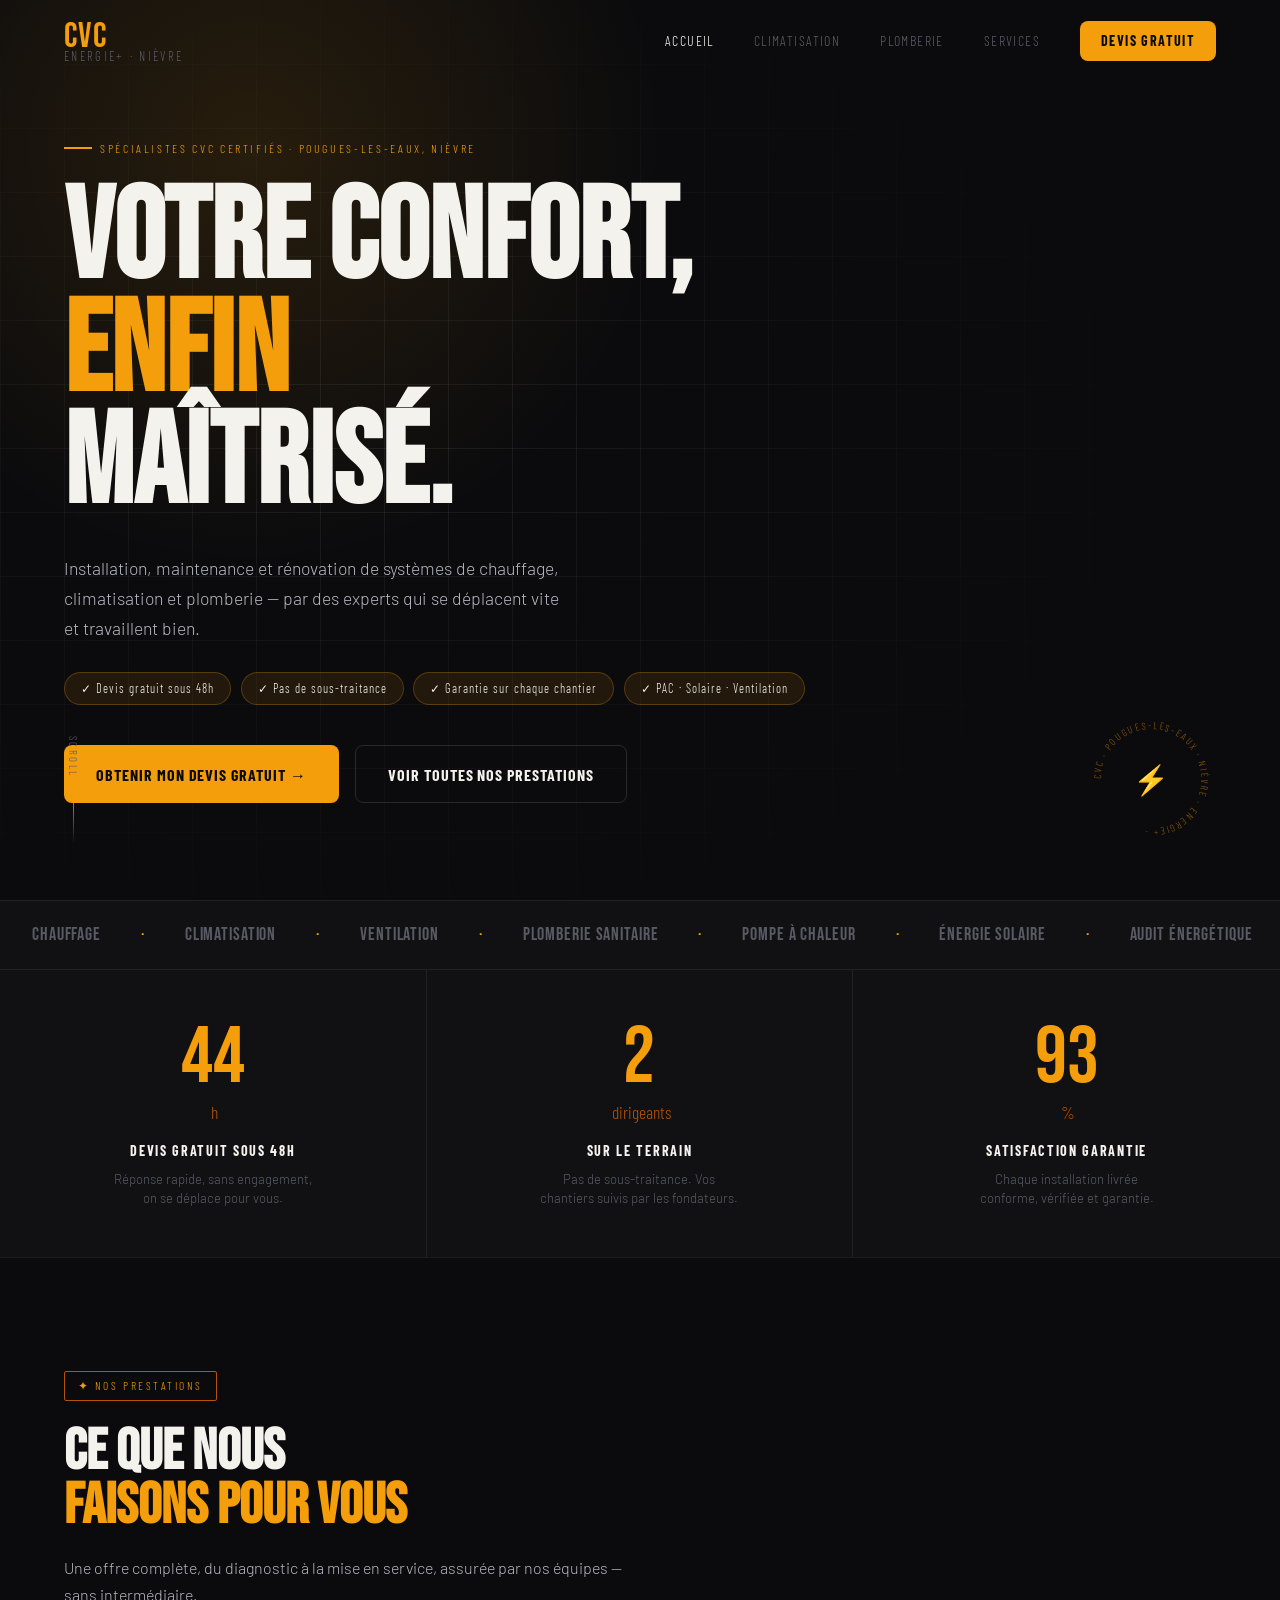
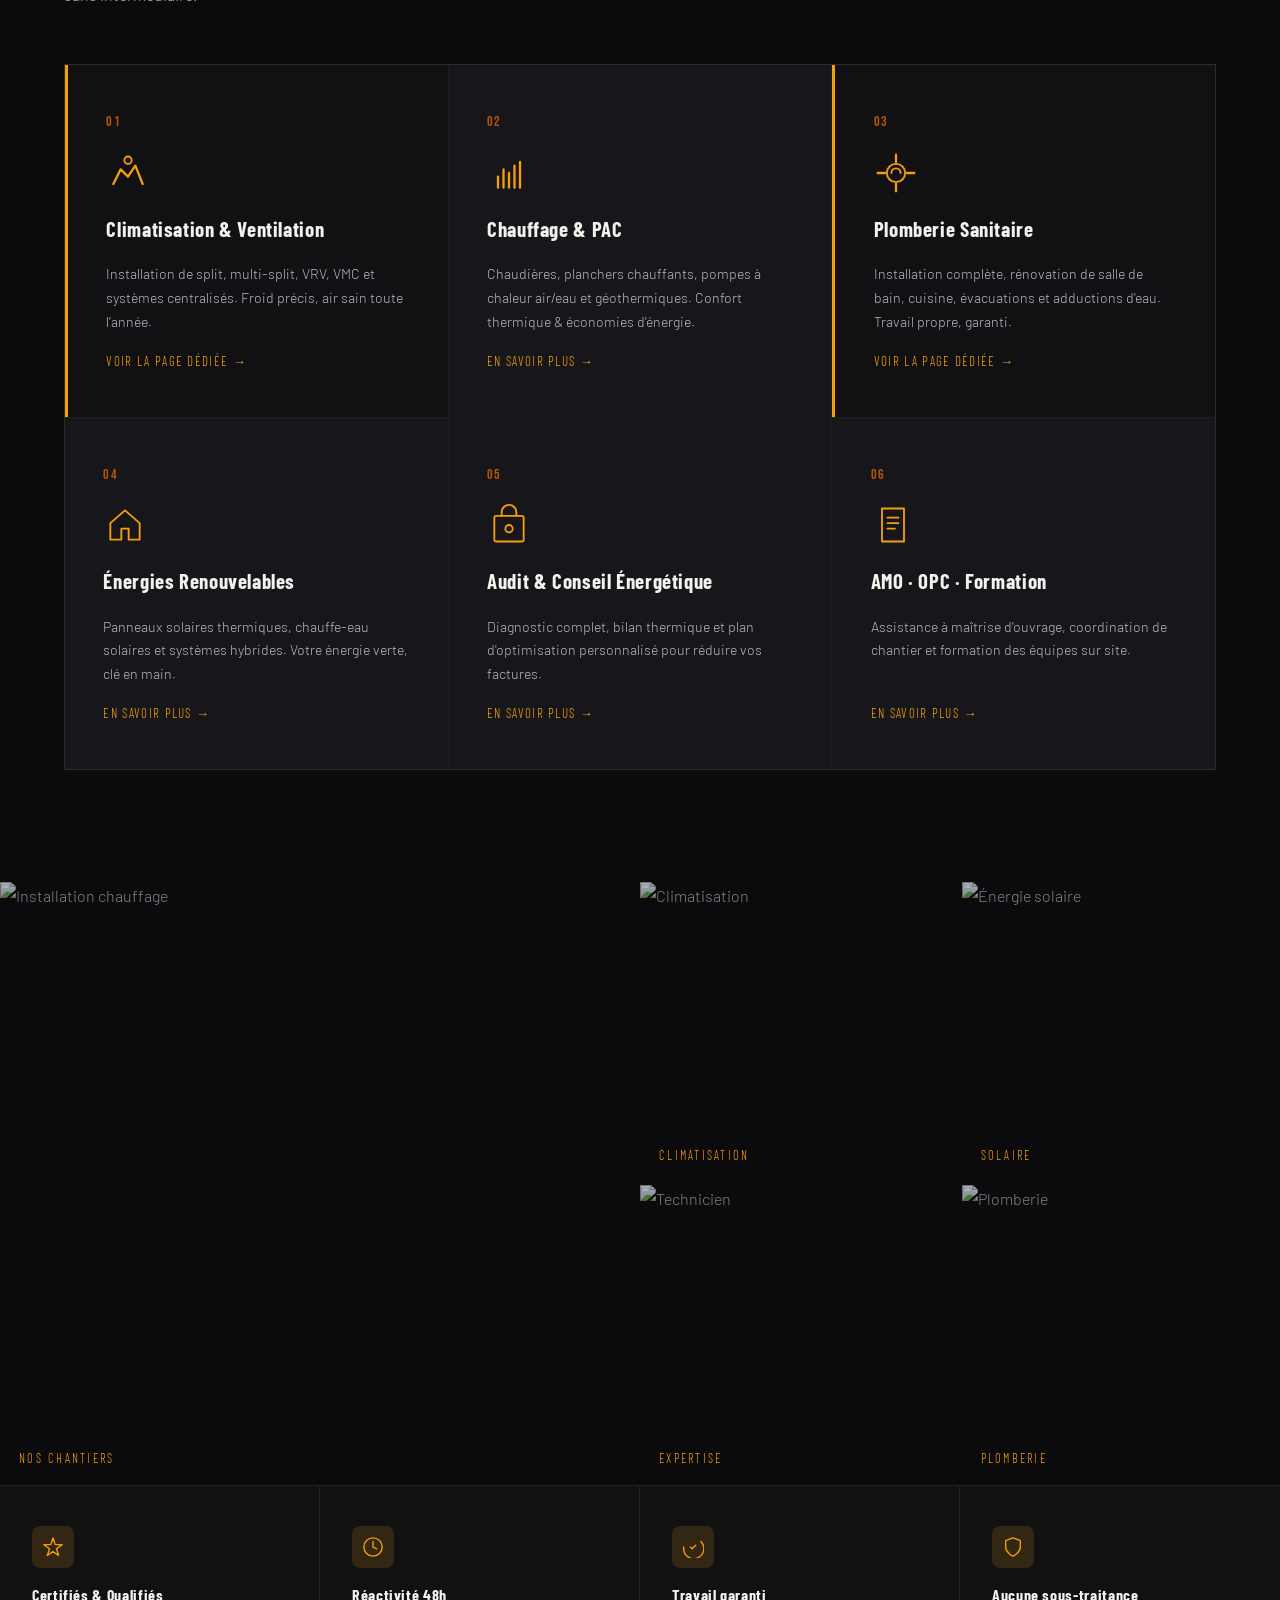
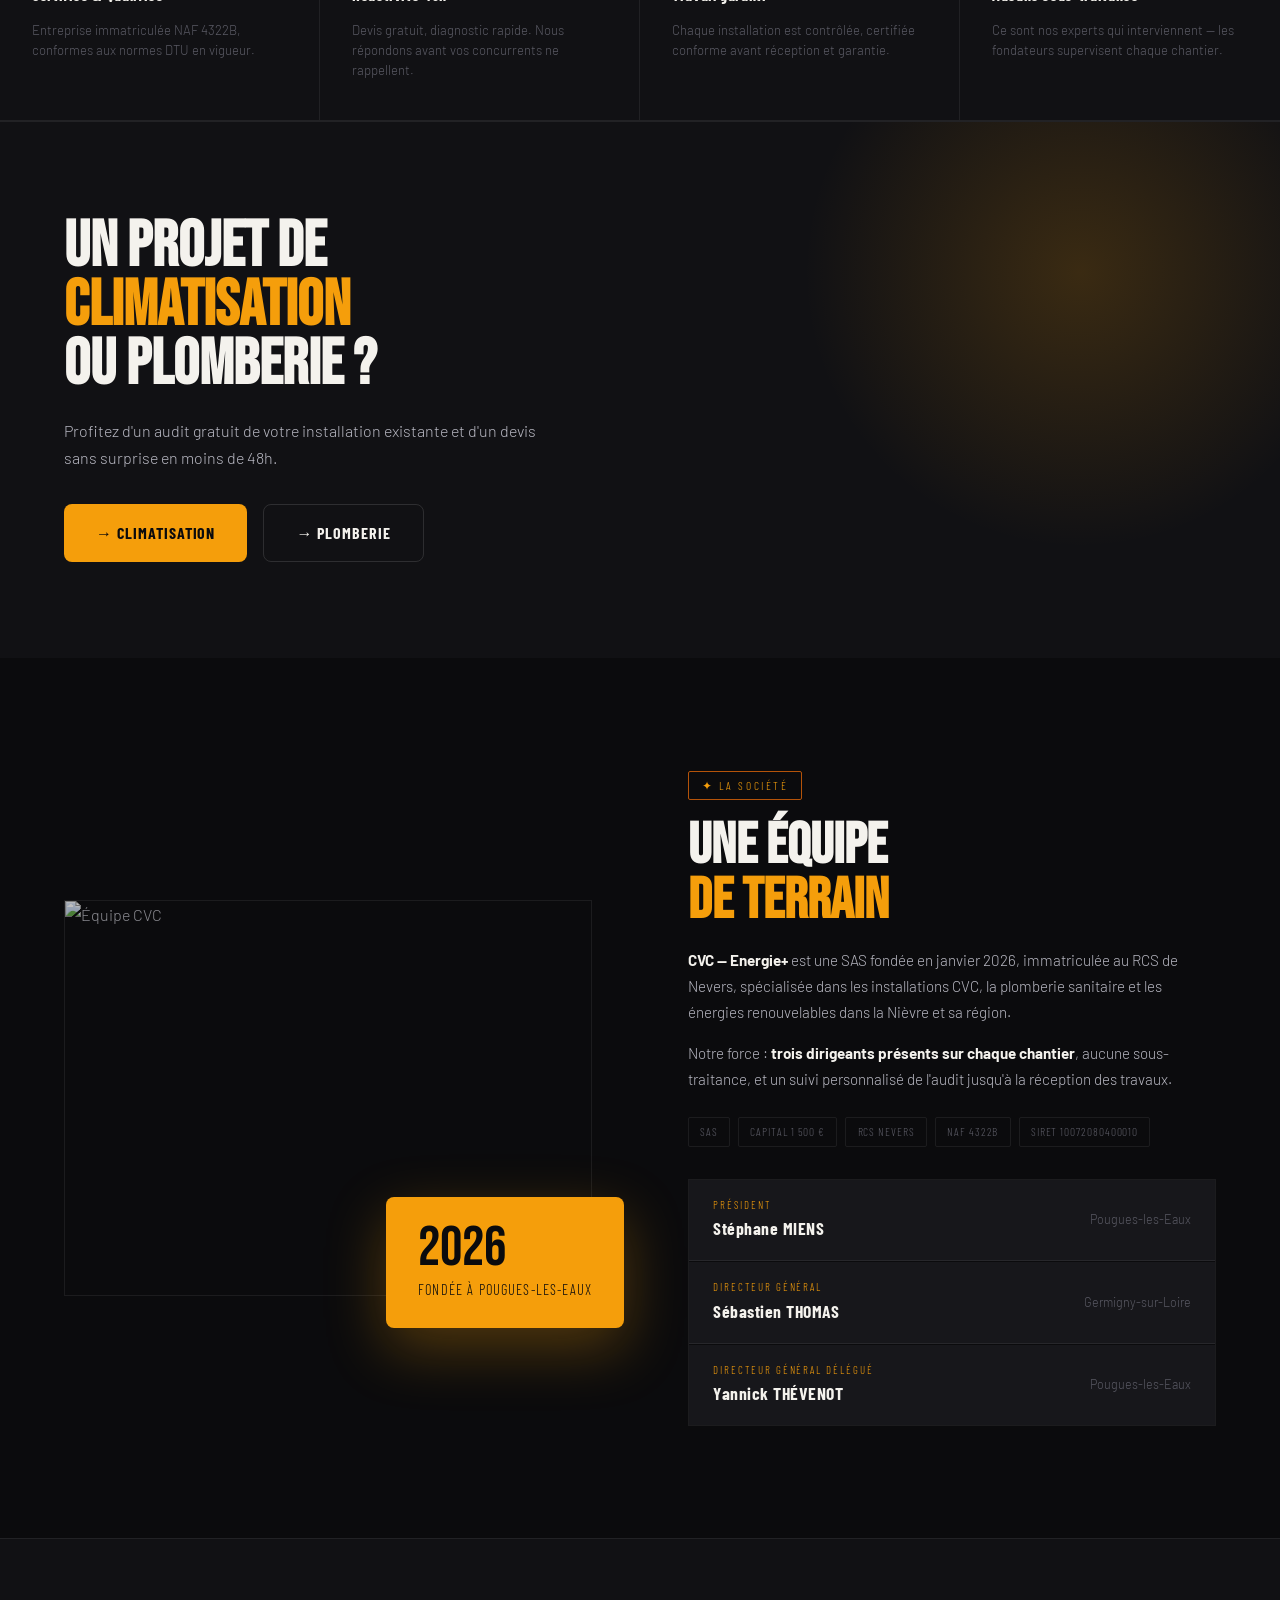
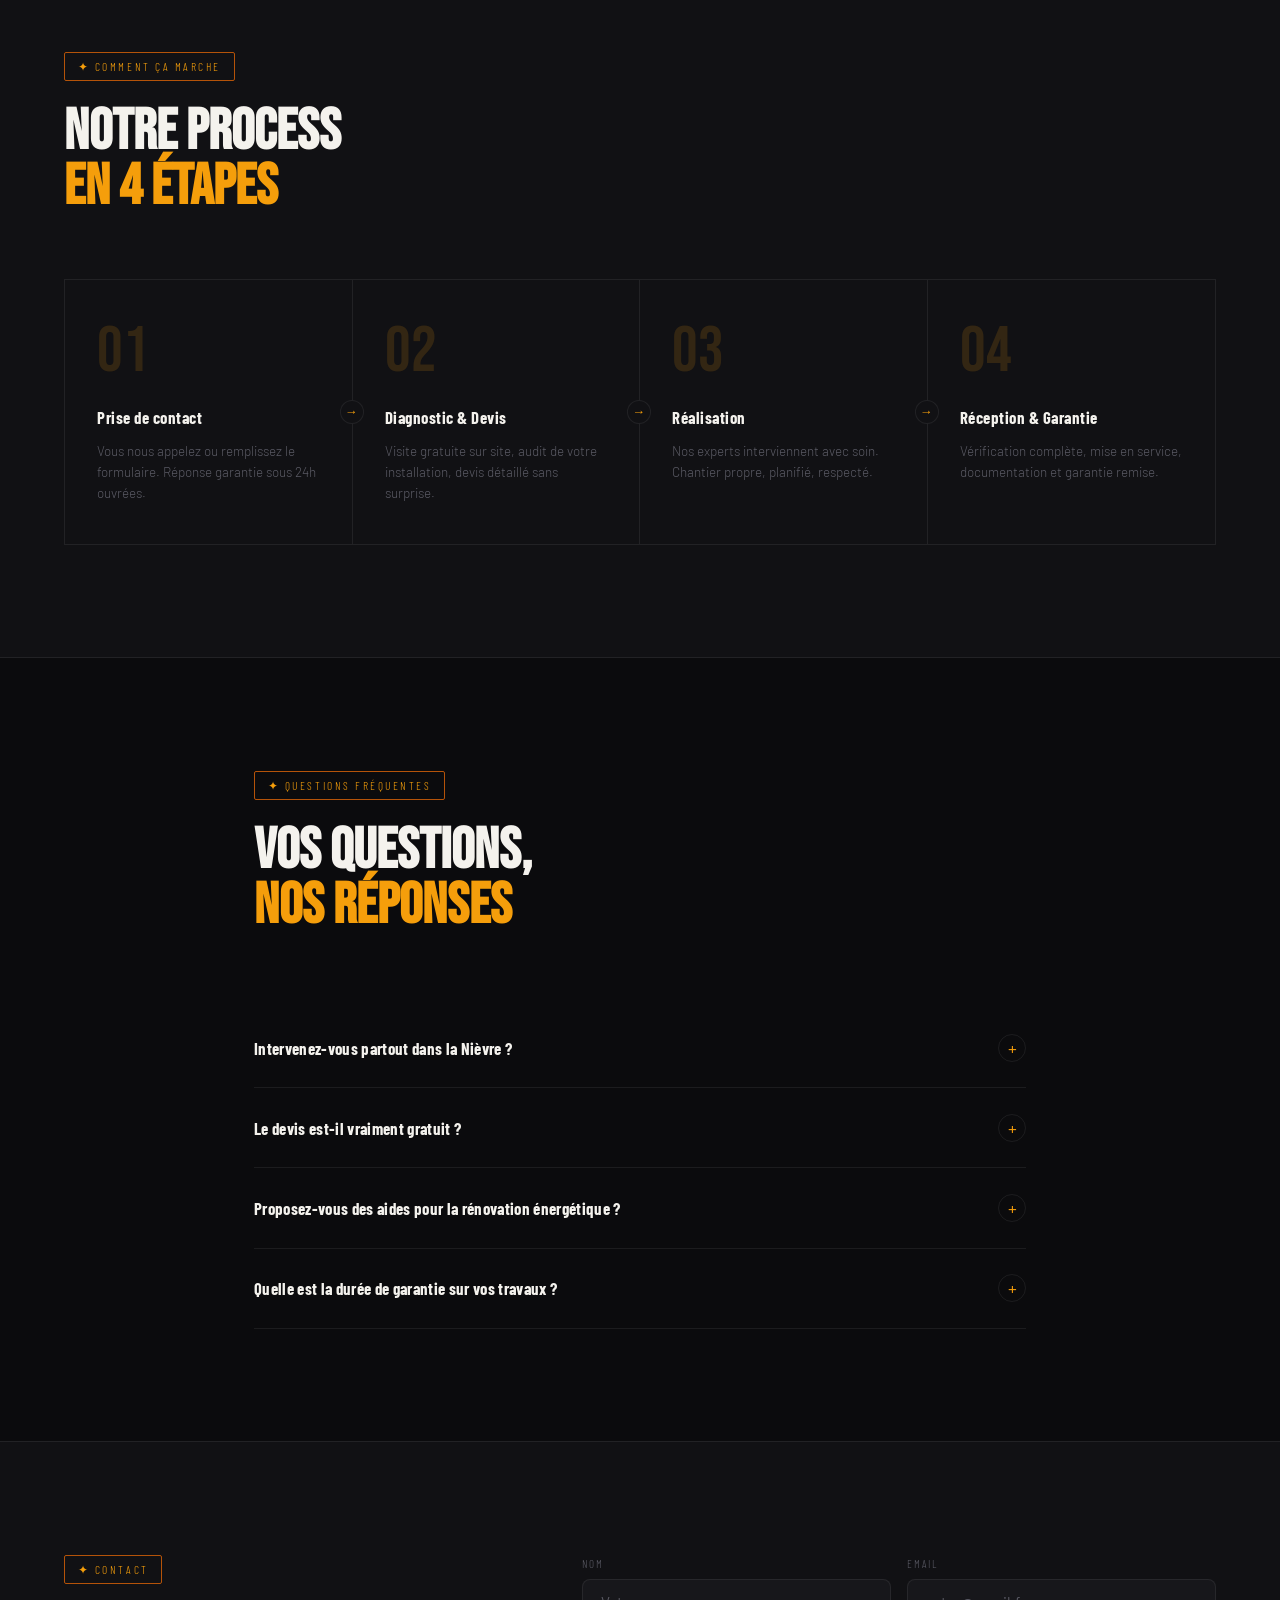
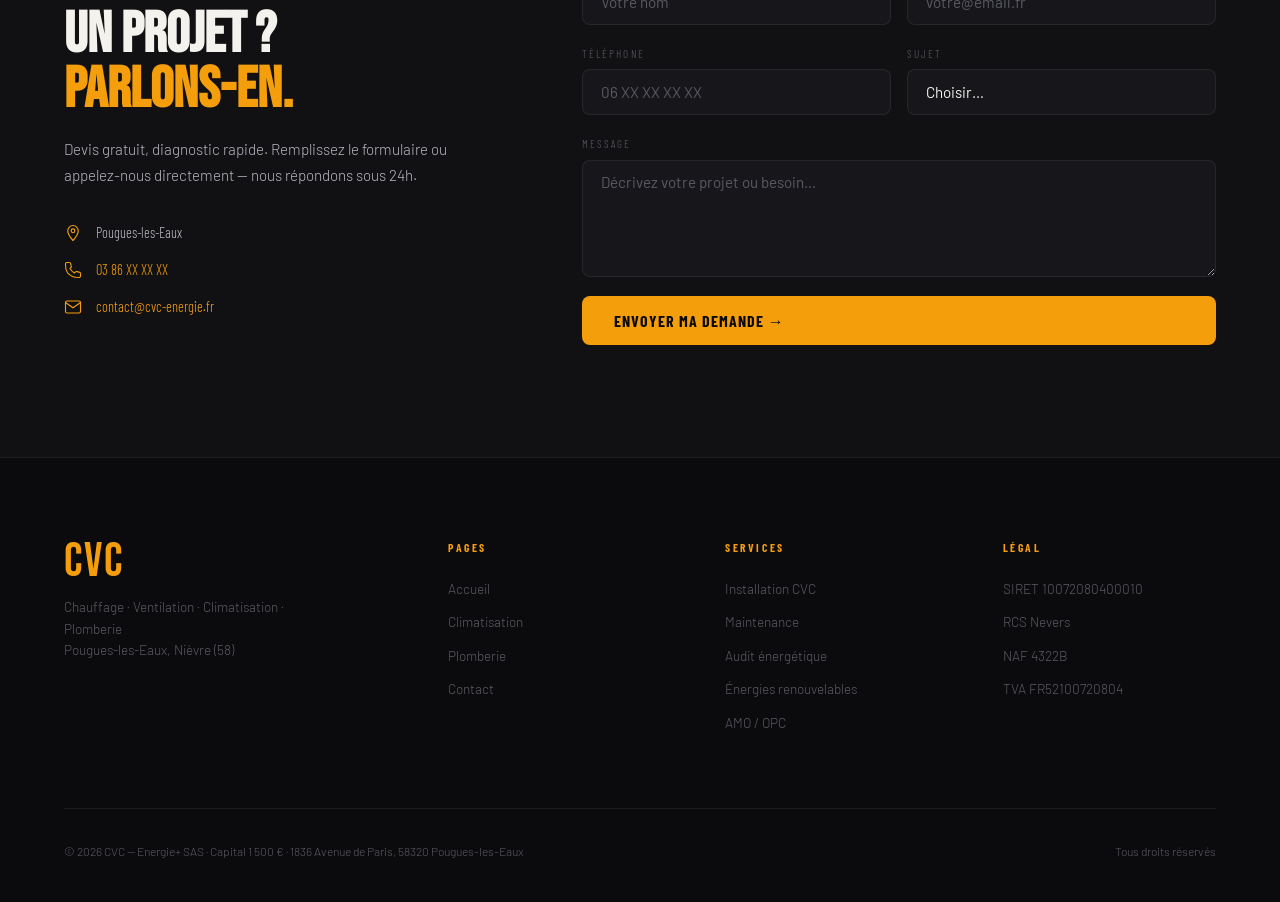
==== commit 4495a3b7: "Update index.html" ====
--- a/index.html
+++ b/index.html
@@ -302,7 +302,7 @@
       <div class="contact-detail">
         <div class="contact-detail__item">
           <svg viewBox="0 0 24 24" fill="none"><path d="M12 2C8.13 2 5 5.13 5 9c0 5.25 7 13 7 13s7-7.75 7-13c0-3.87-3.13-7-7-7z" stroke="currentColor" stroke-width="1.5"/><circle cx="12" cy="9" r="2.5" stroke="currentColor" stroke-width="1.5"/></svg>
-          <span>1836 Avenue de Paris, 58320 Pougues-les-Eaux</span>
+          <span>Pougues-les-Eaux</span>
         </div>
         <div class="contact-detail__item">
           <svg viewBox="0 0 24 24" fill="none"><path d="M22 16.92v3a2 2 0 0 1-2.18 2A19.79 19.79 0 0 1 4.7 15.7 19.43 19.43 0 0 1 2 4.18 2 2 0 0 1 3.96 2h3a2 2 0 0 1 2 1.72c.127.96.361 1.903.7 2.81a2 2 0 0 1-.45 2.11l-1.27 1.27a16 16 0 0 0 6 6l1.27-1.27a2 2 0 0 1 2.11-.45c.907.339 1.85.573 2.81.7A2 2 0 0 1 22 16.92z" stroke="currentColor" stroke-width="1.5" stroke-linejoin="round"/></svg>
@@ -379,4 +379,4 @@
 
 <script src="script.js"></script>
 </body>
-</html>+</html>
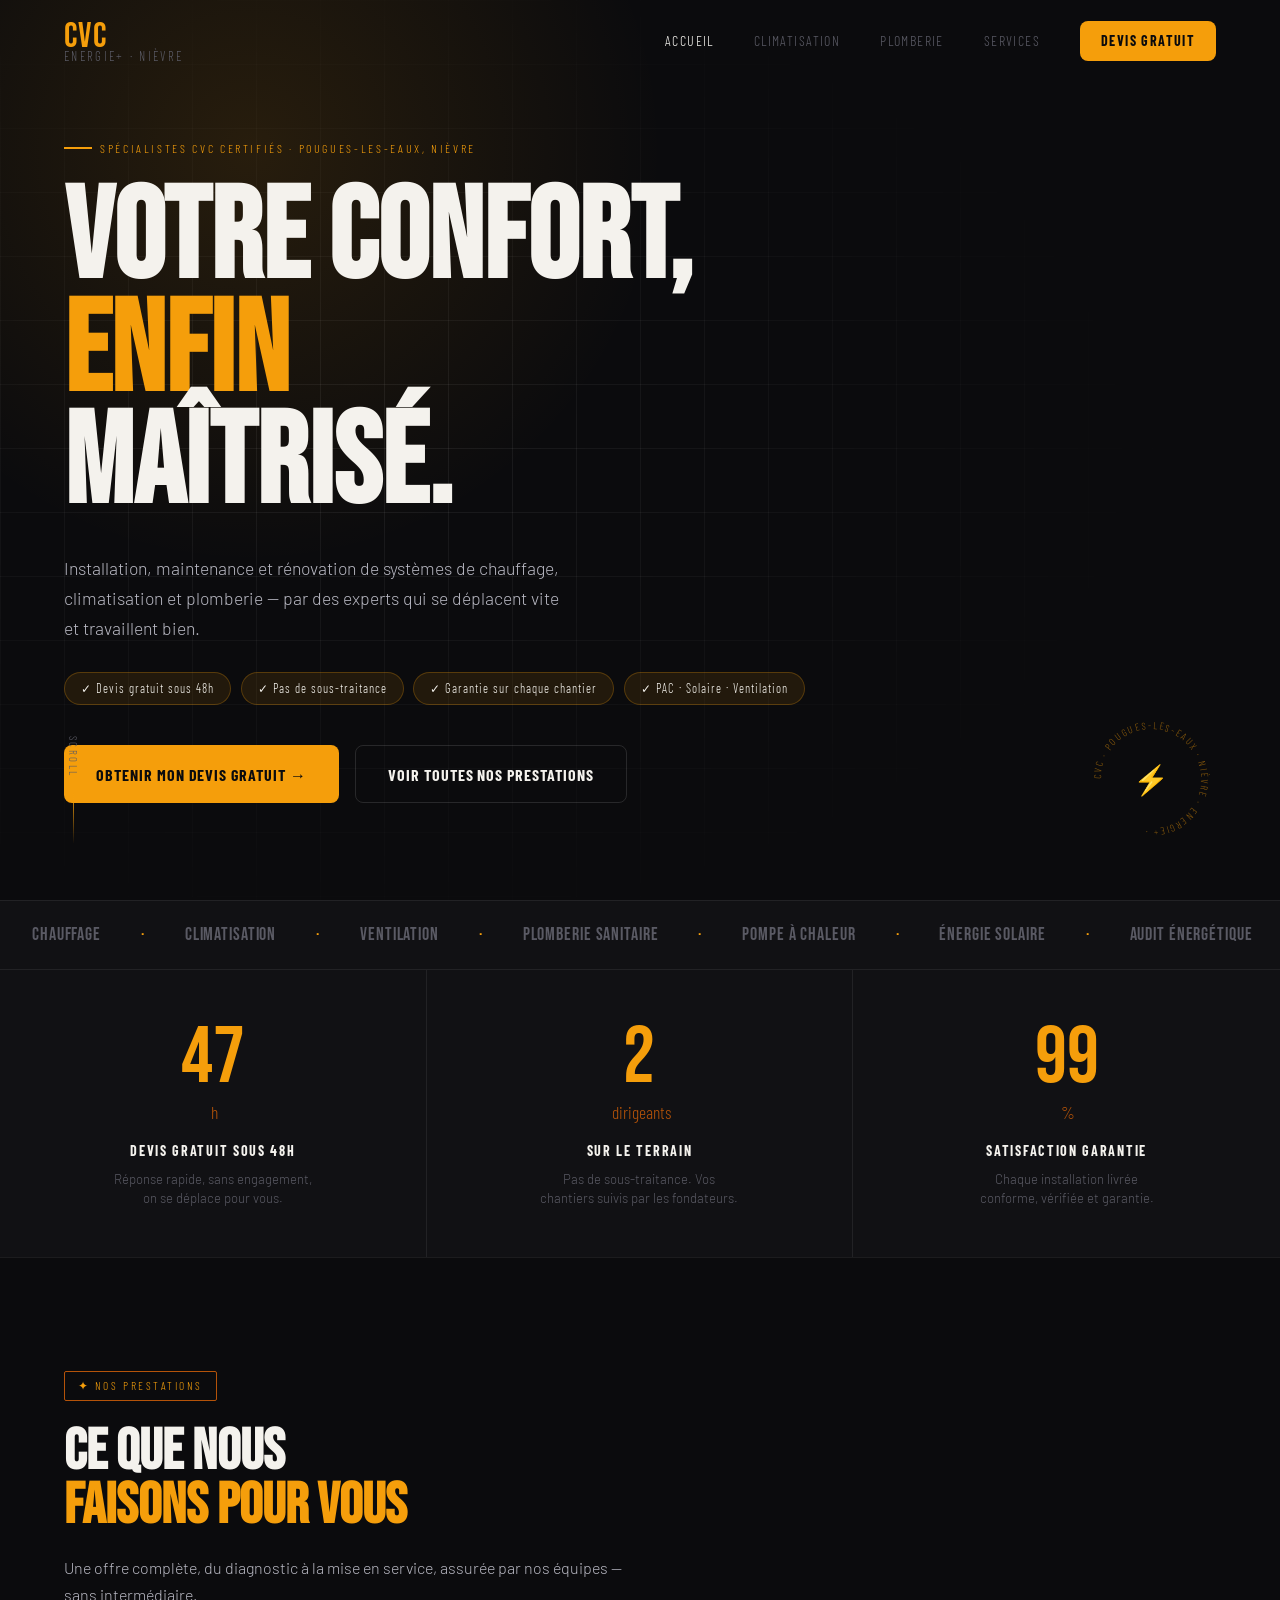
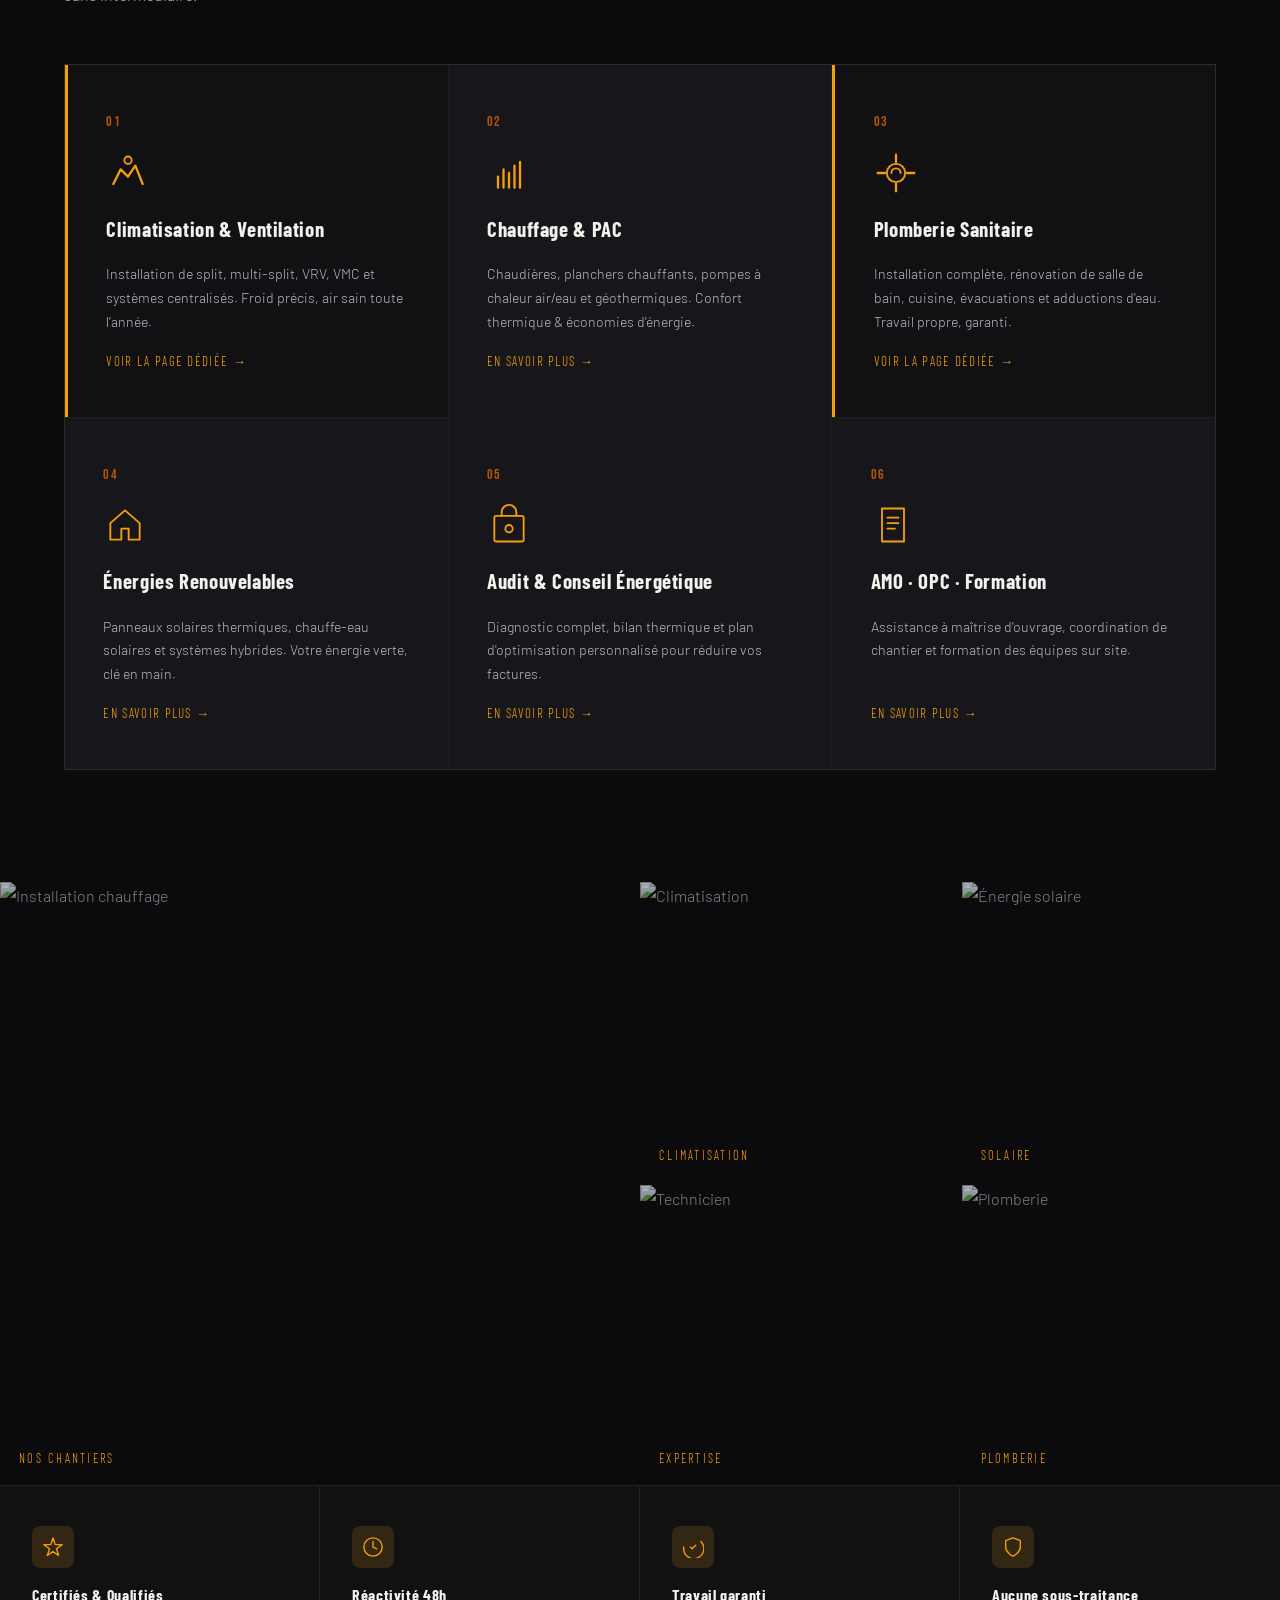
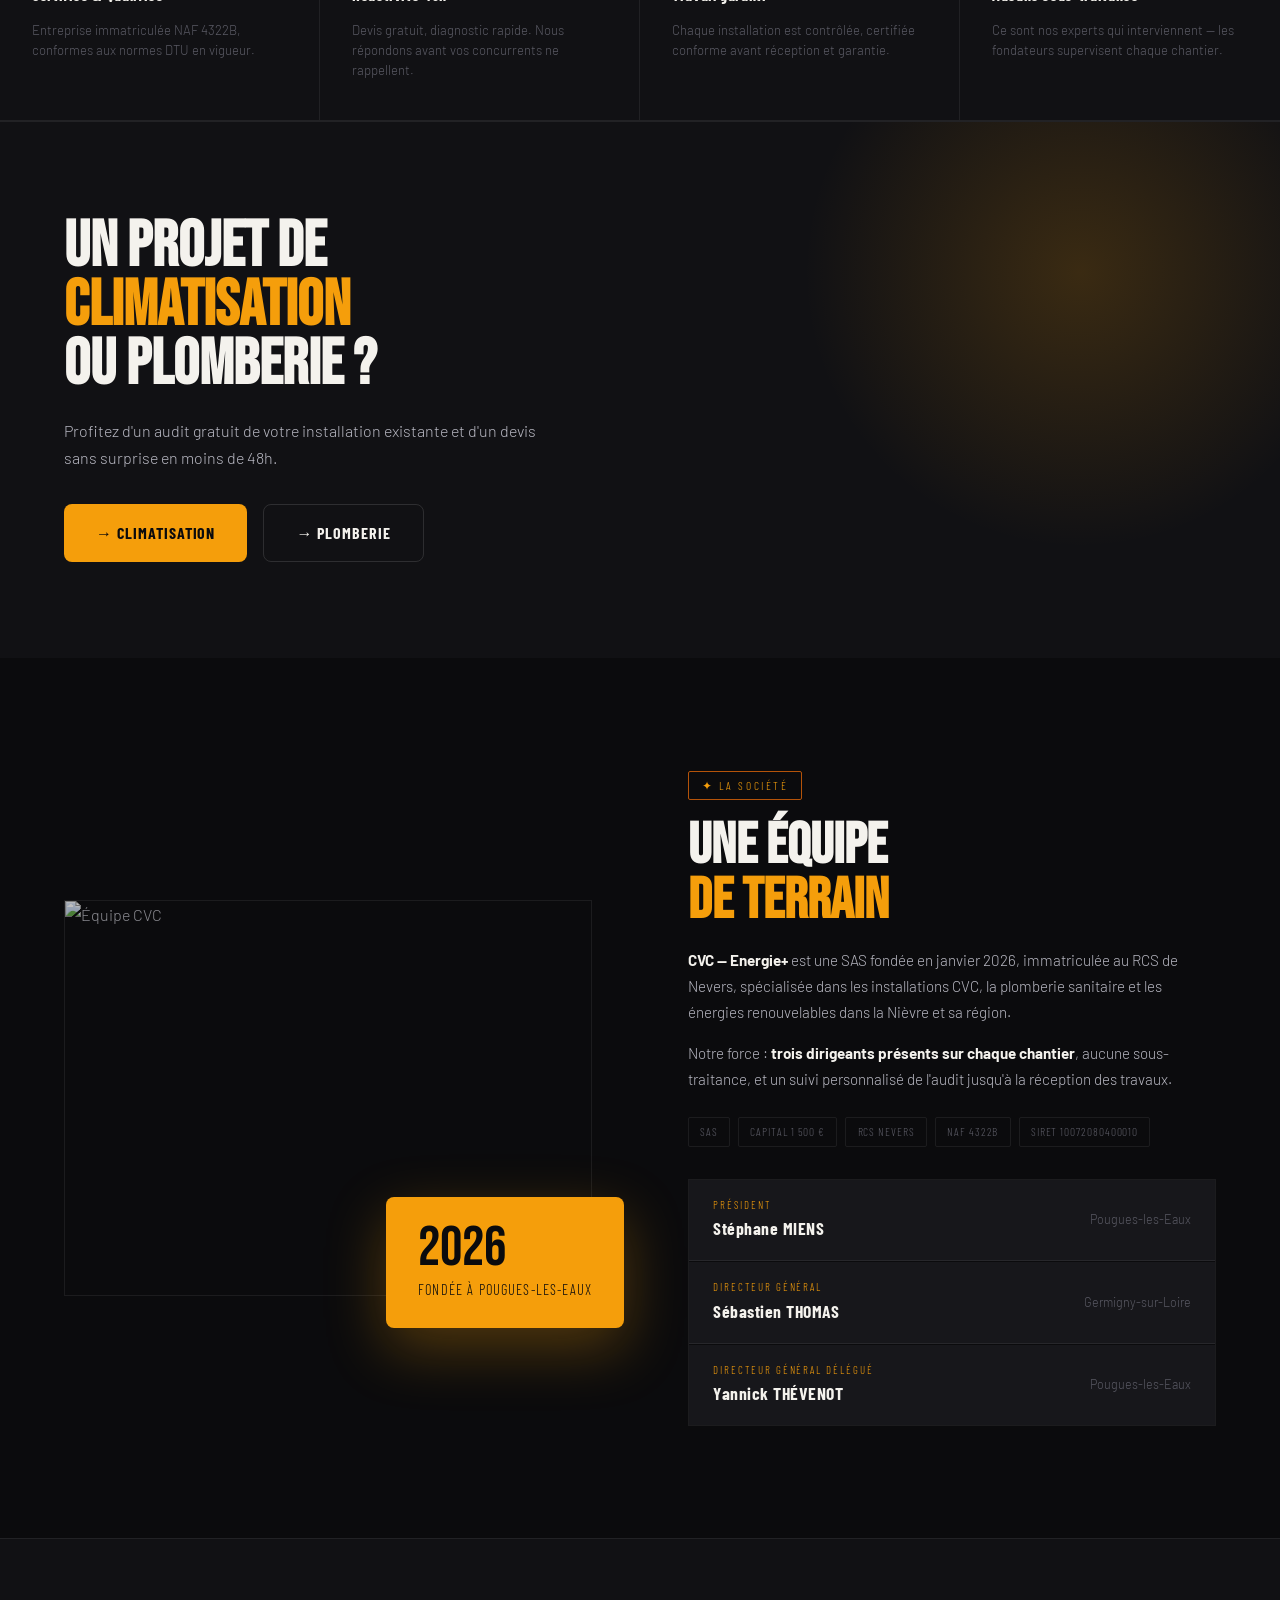
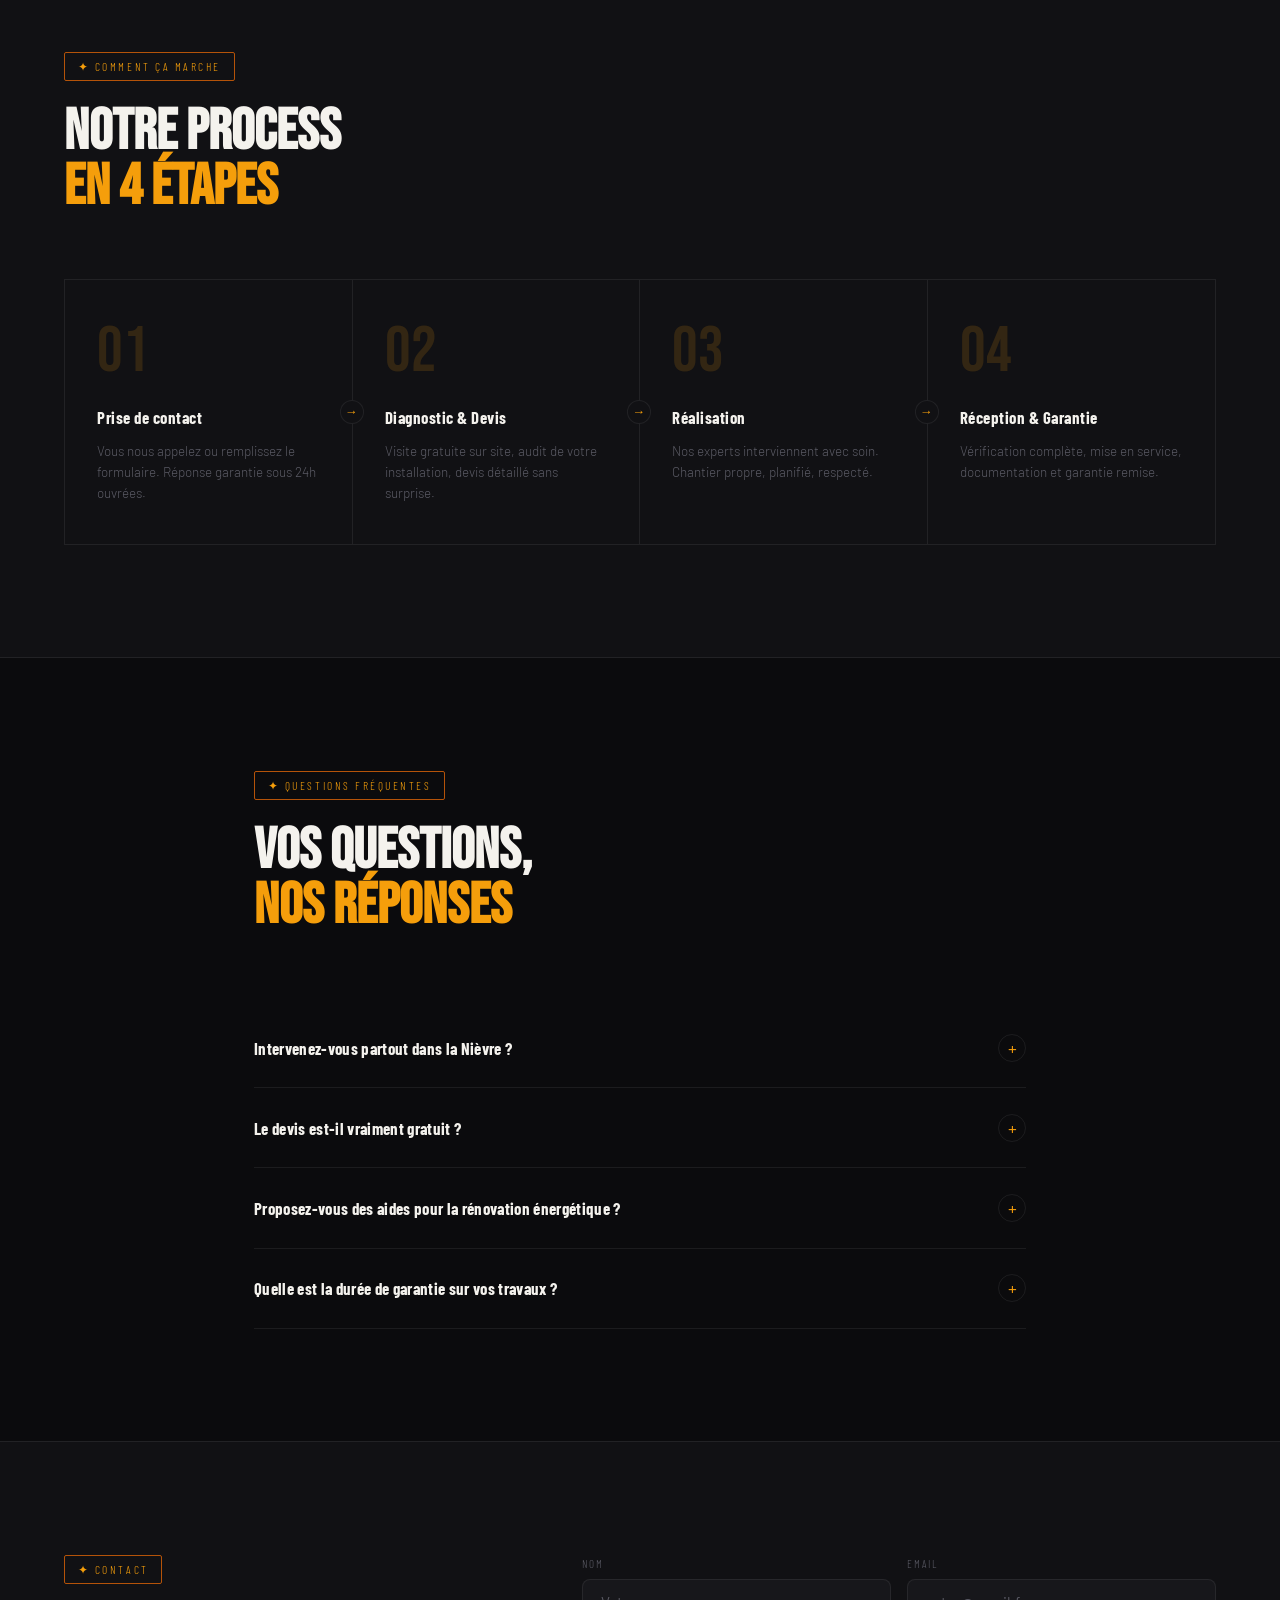
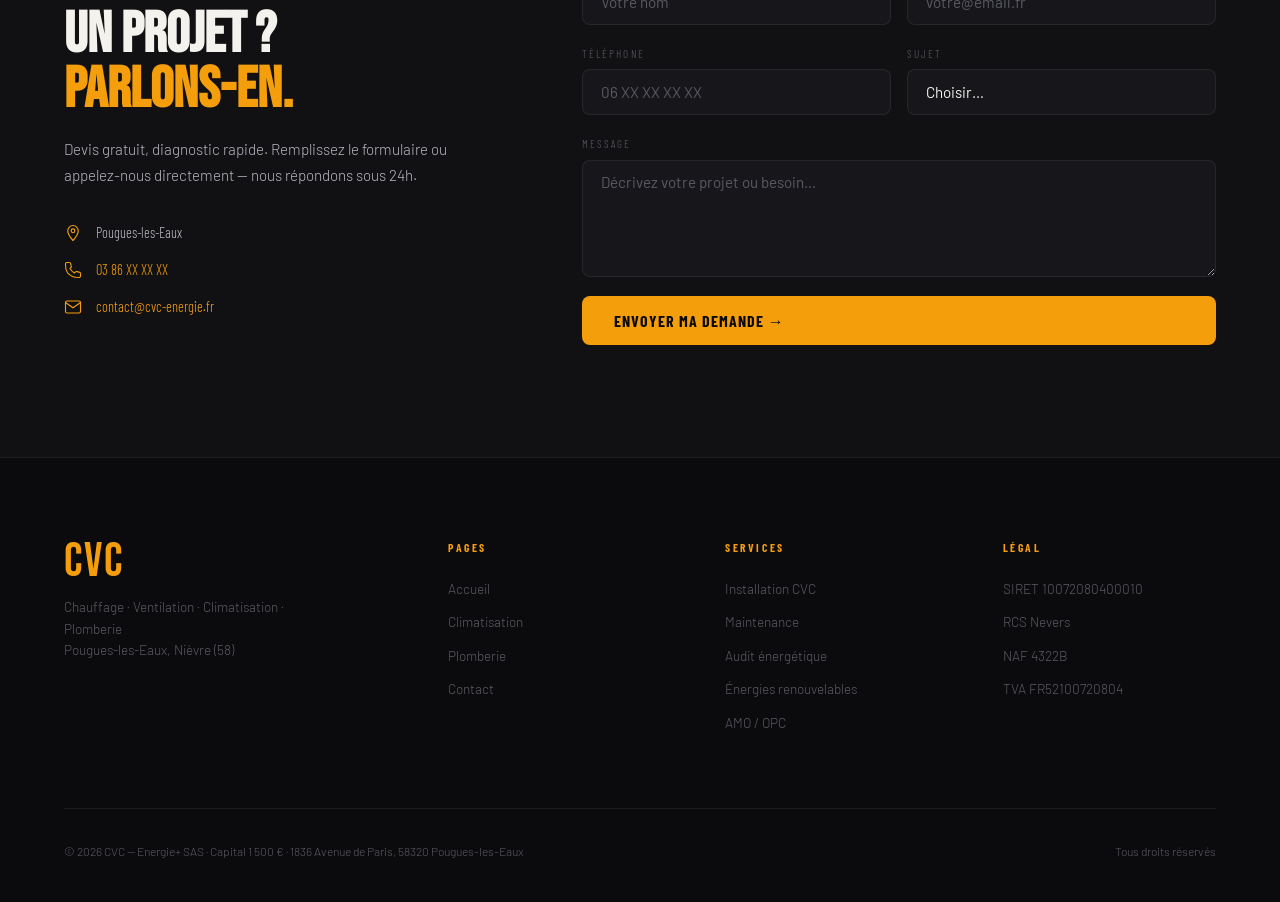
==== commit 9c2ecf63: "Update index.html" ====
--- a/index.html
+++ b/index.html
@@ -157,7 +157,7 @@
     <div class="mosaic__caption">Expertise</div>
   </div>
   <div class="mosaic__item sr sr-d4">
-    <img src="https://www.meilleurfrance.net/wp-content/uploads/2025/02/Les-10-meilleures-entreprises-de-plomberie-en-France-800x324.jpg" alt="Plomberie" loading="lazy"/>
+    <img src="https://thumbs.dreamstime.com/b/le-plombier-au-travail-dans-une-salle-de-bains-mettant-d-aplomb-service-des-r%C3%A9parations-se-r%C3%A9unissent-113995223.jpg" alt="Plomberie" loading="lazy"/>
     <div class="mosaic__caption">Plomberie</div>
   </div>
 </section>
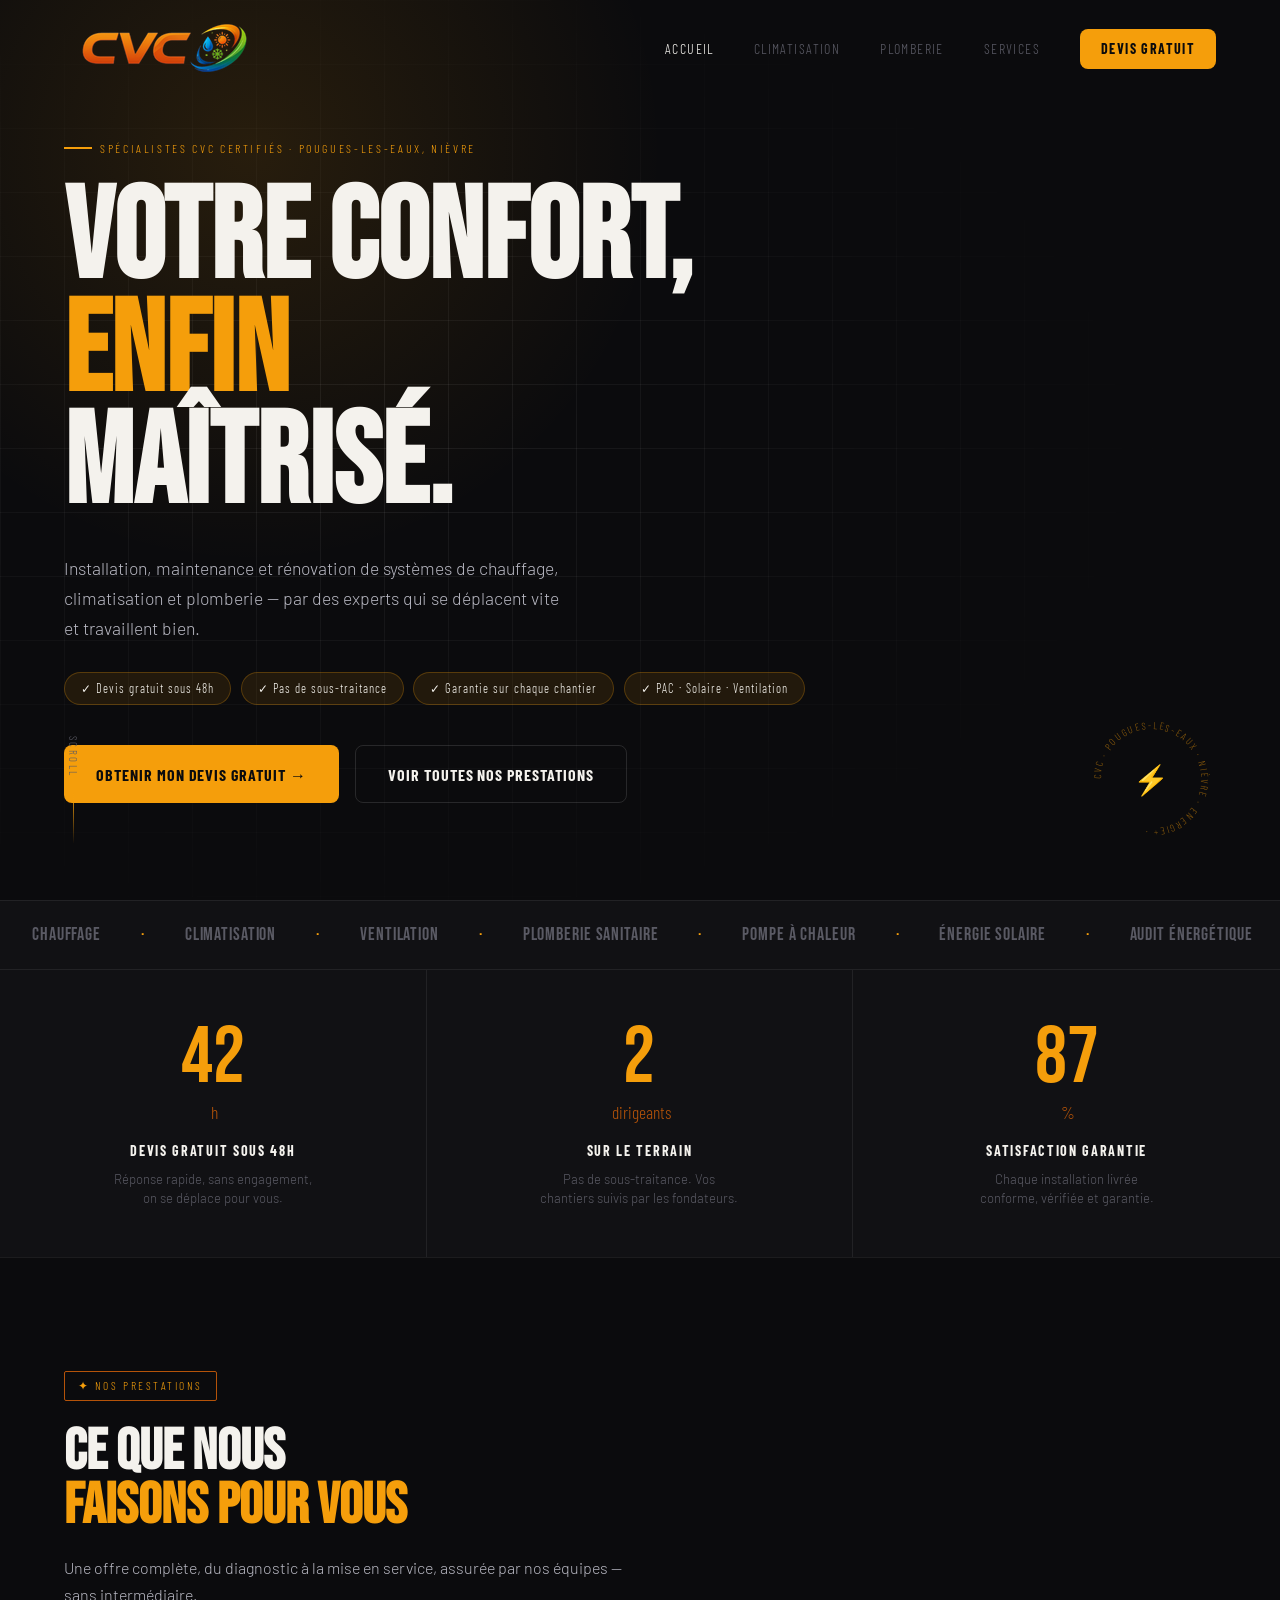
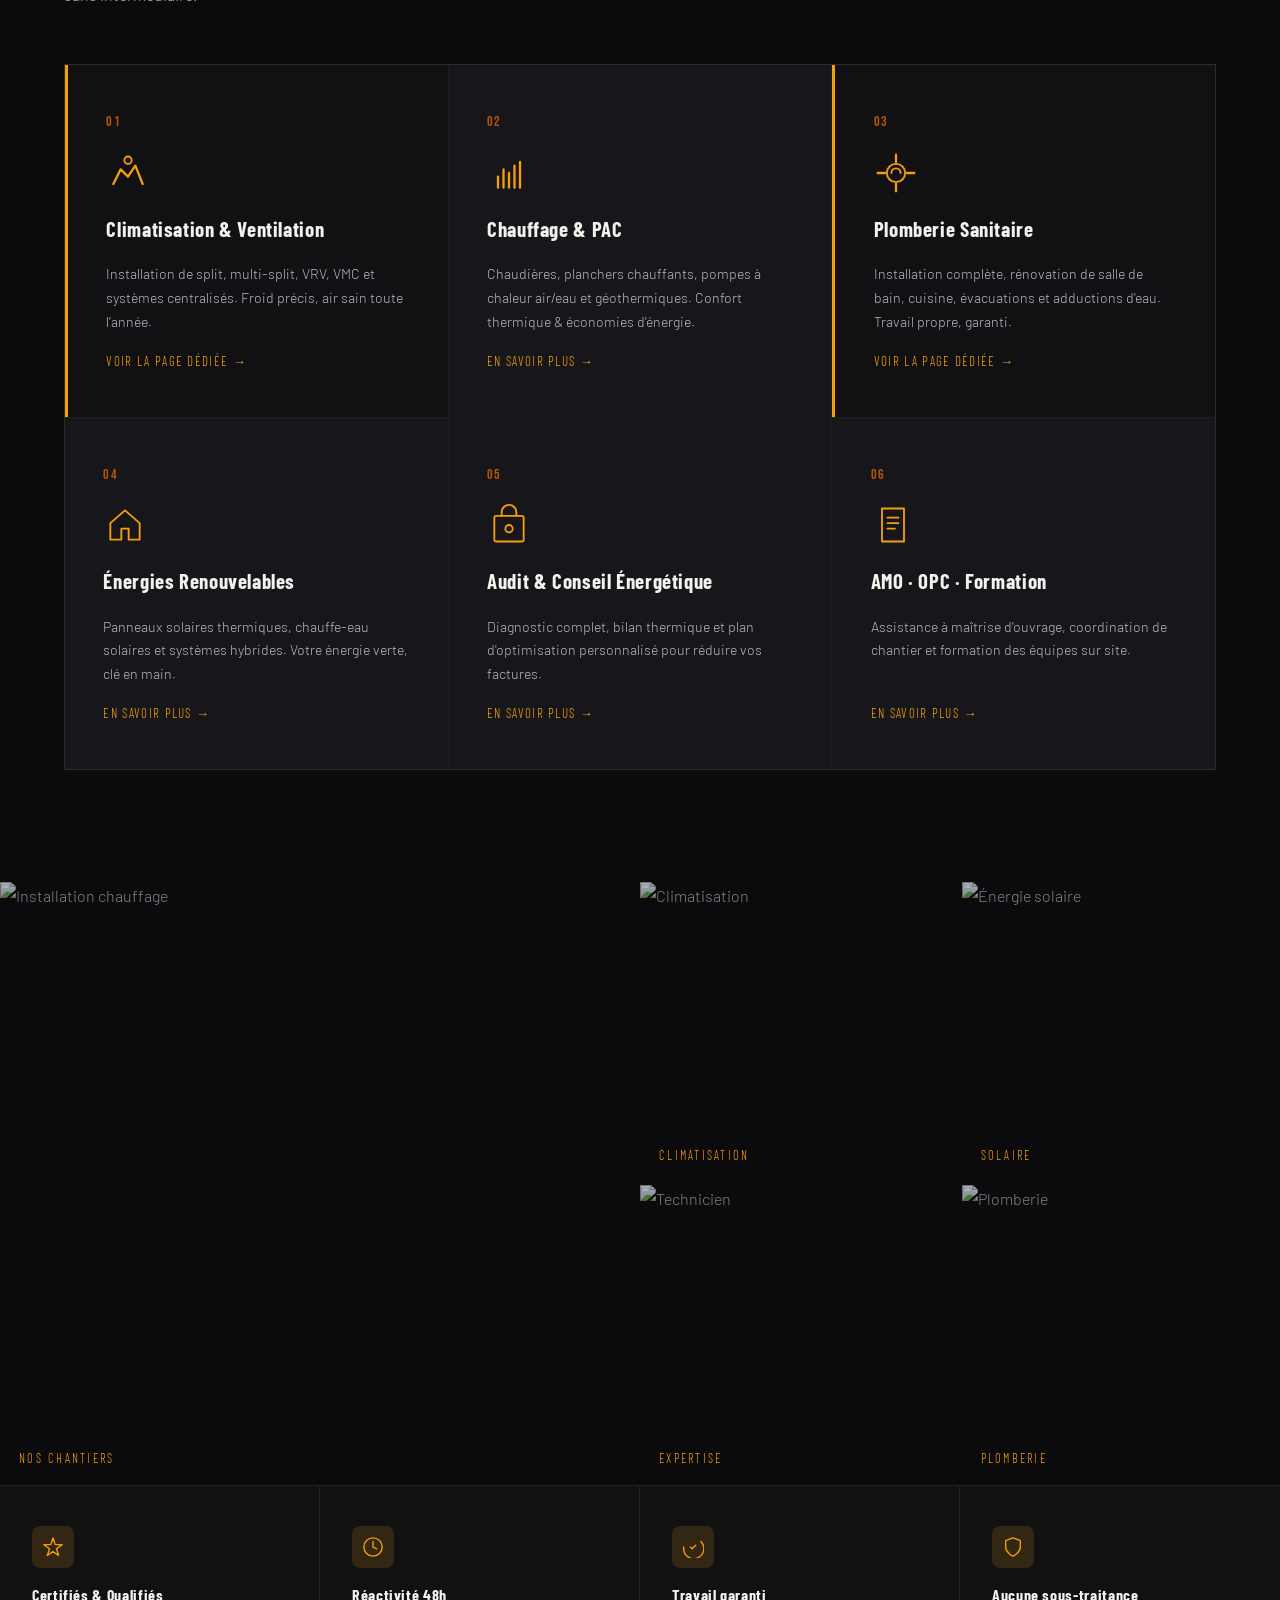
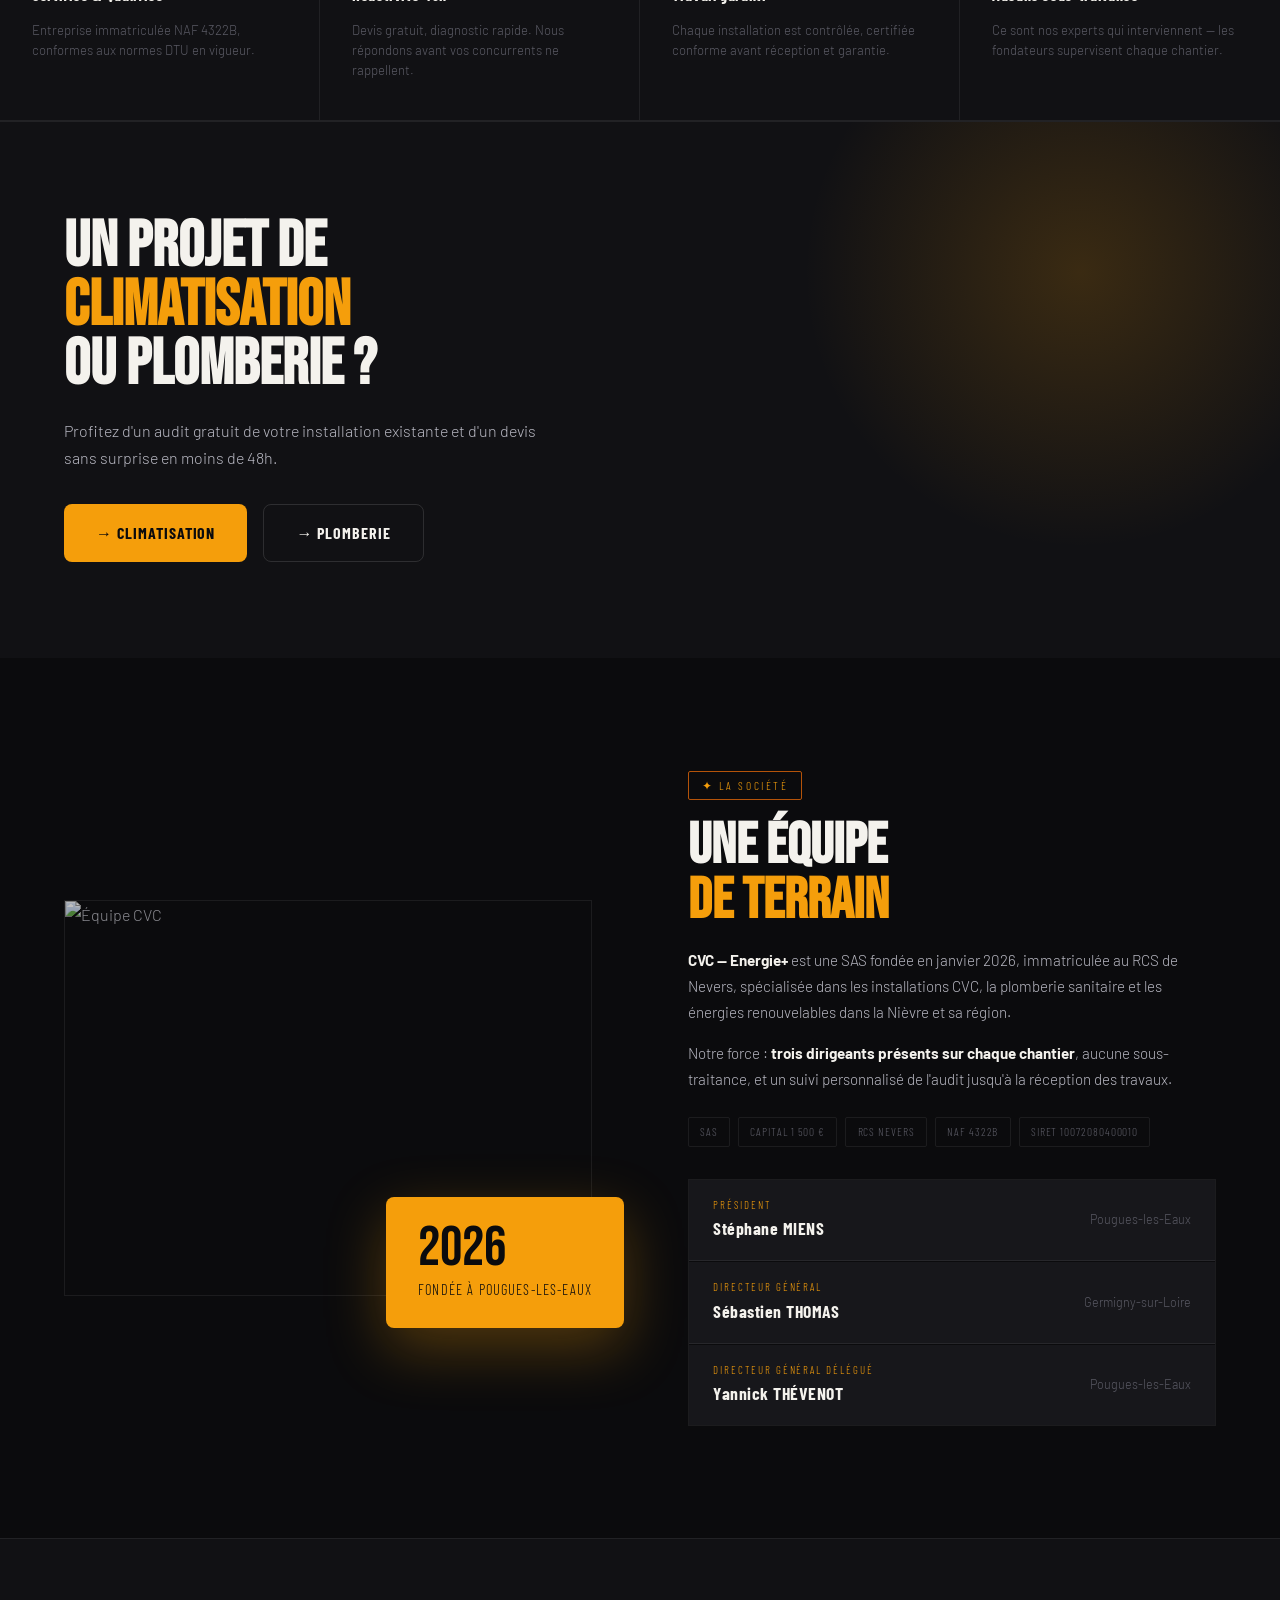
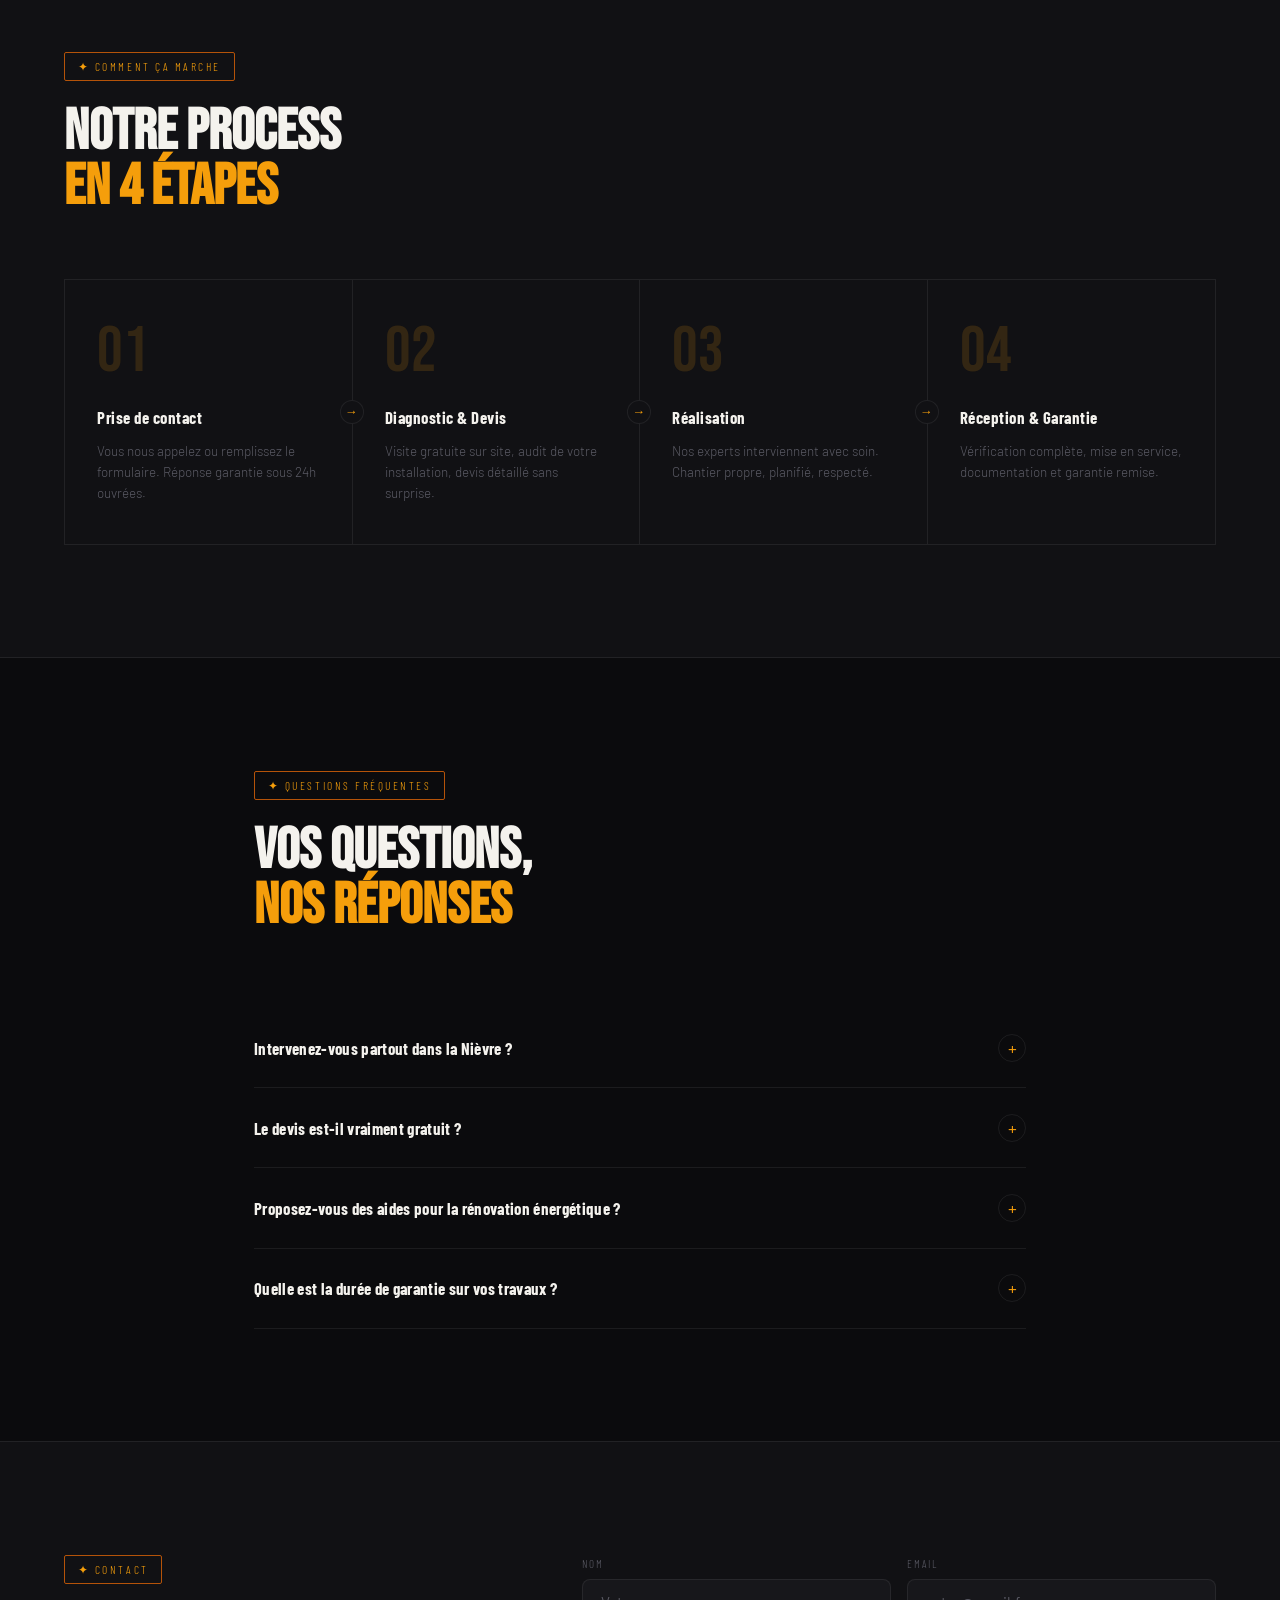
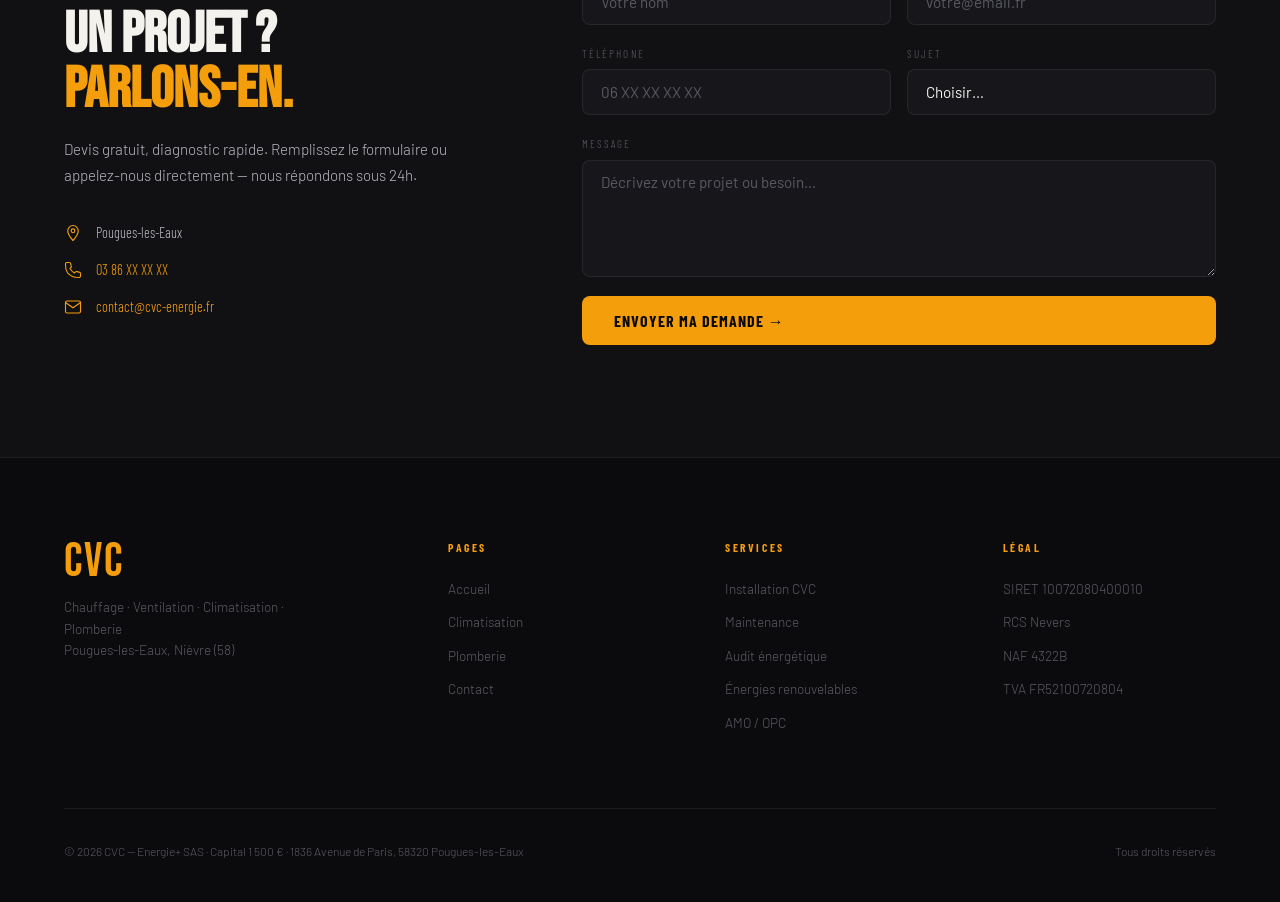
==== commit a3a5106a: "Update index.html" ====
--- a/index.html
+++ b/index.html
@@ -13,7 +13,9 @@
 
 <!-- NAV -->
 <header class="nav" id="nav">
-  <a href="index.html" class="nav__logo">CVC <span>Energie+ · Nièvre</span></a>
+  <a href="index.html" class="nav__logo">
+  <img src="logo.png" alt="CVC" />
+  </a>
   <nav class="nav__menu">
     <a href="index.html" class="active">Accueil</a>
     <a href="climatisation.html">Climatisation</a>
